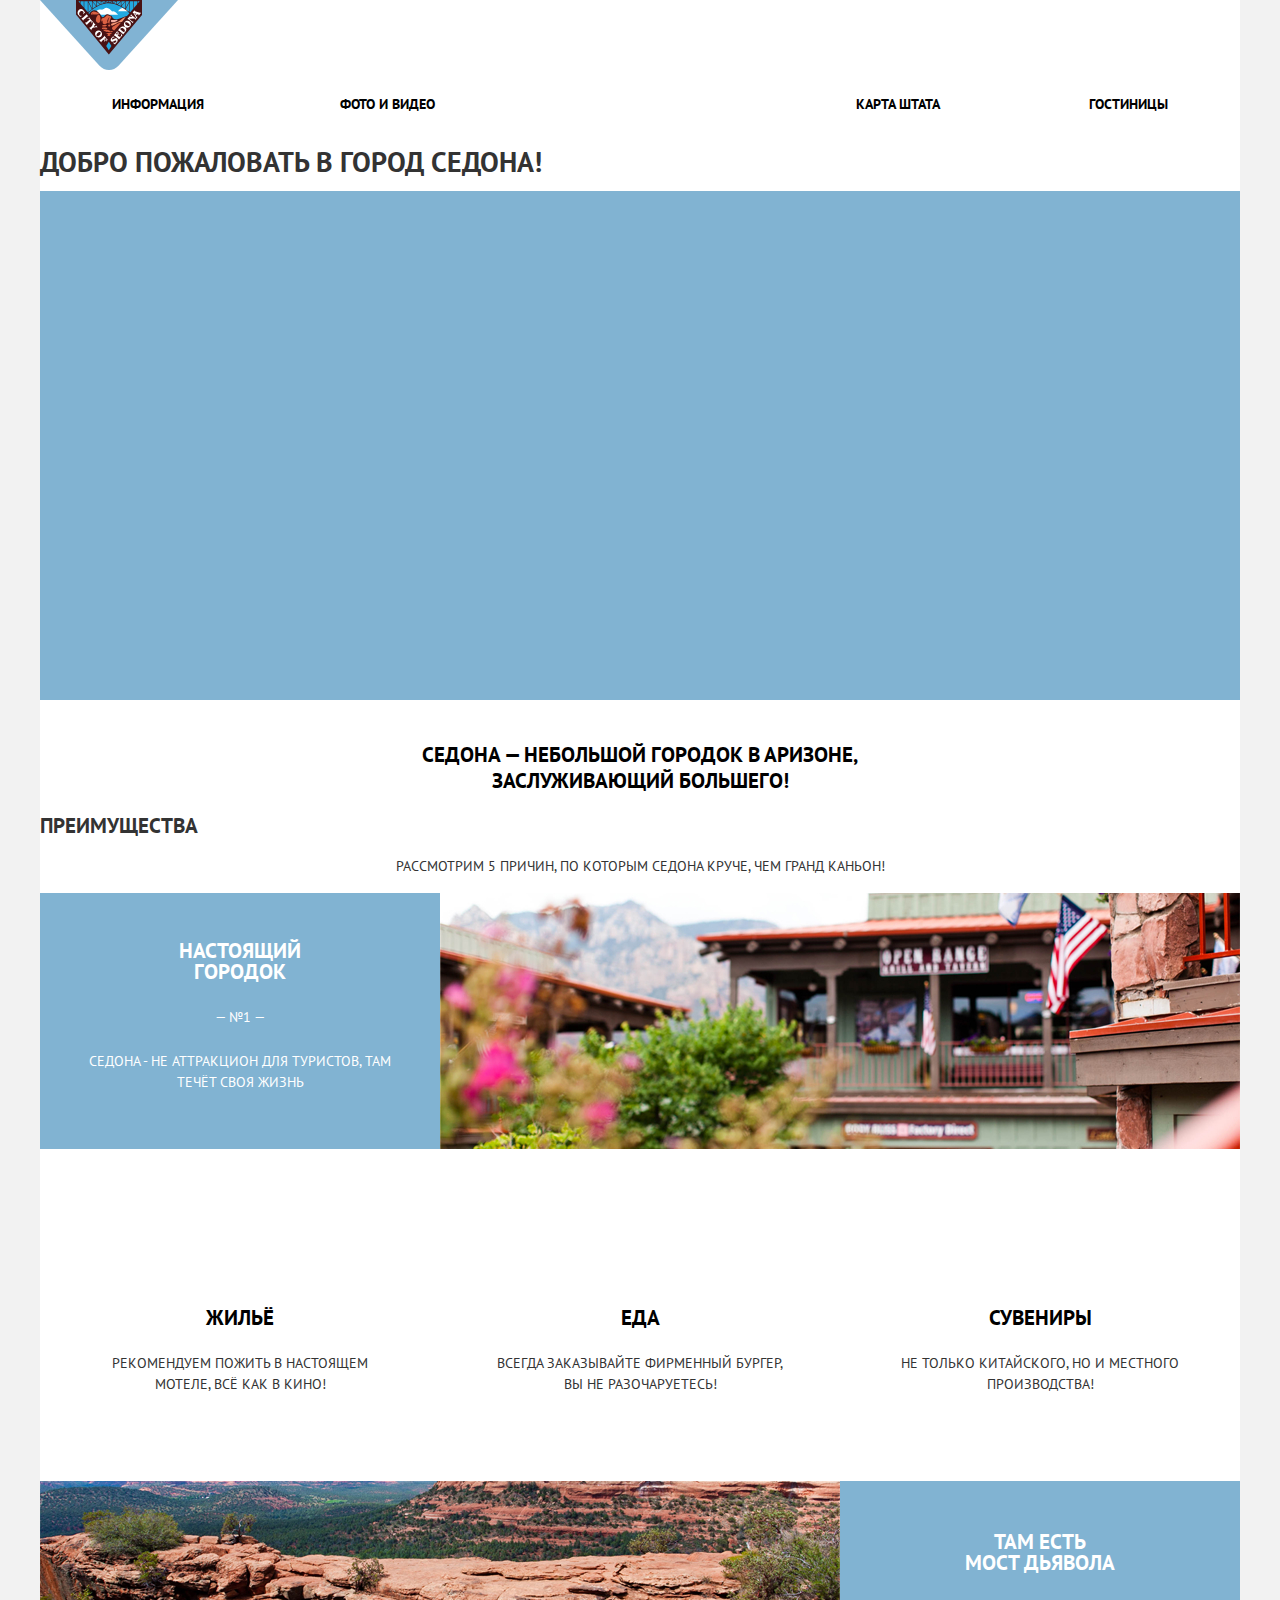
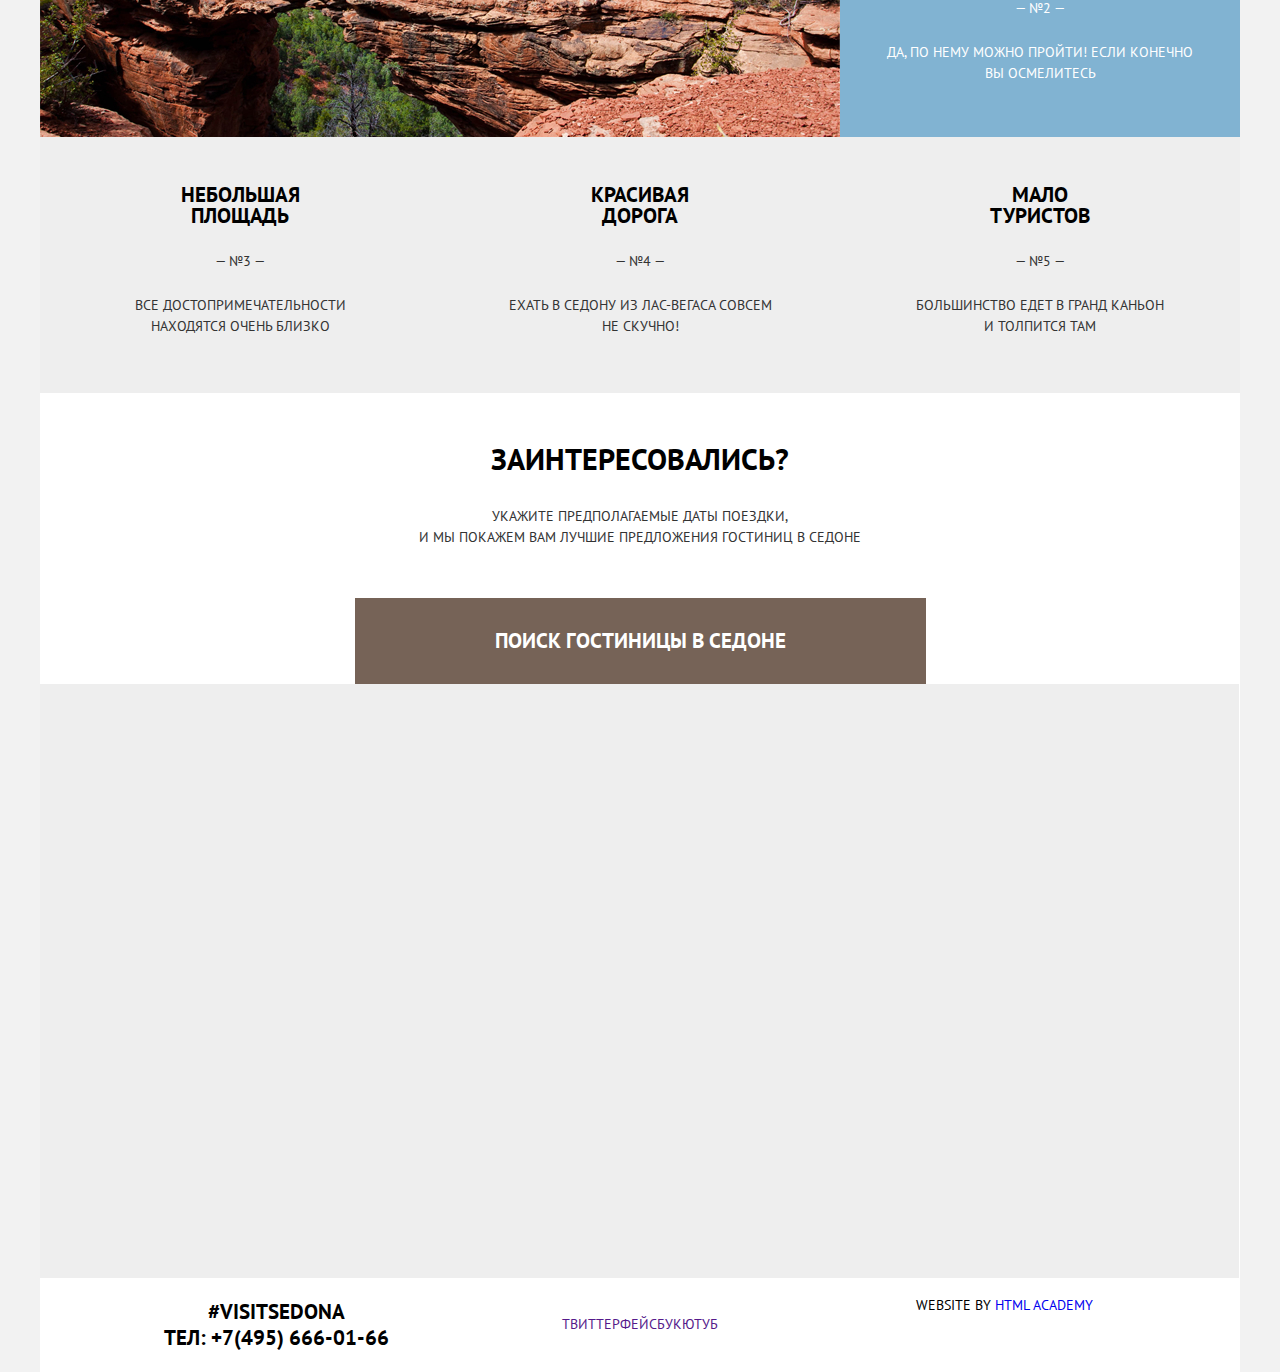
==== index.html @ d753a9fd "Сетка на флексах для главной страницы" ====
<!DOCTYPE html>
<html lang="ru">
  <head>
    <meta charset="utf-8">
    <title>HTML Academy: Седона</title>
    <link href="https://fonts.googleapis.com/css2?family=PT+Sans:wght@400;700&display=swap" rel="stylesheet">
    <link href="css/normalize.css" rel="stylesheet"> 
    <link href="css/style.css" rel="stylesheet">
  </head>
  <body>
    <div class="container">
      <header class="main-header">
        <nav class="main-nav">
          <a class="main-logo"><img src="img/main-logo.svg" width="138" height="70" alt="Логотип сайта Седона"></a>
          <ul class="main-menu">
            <li class="menu-item"><a href="">Информация</a></li>
            <li class="menu-item"><a href="">Фото и видео</a></li>
            <li class="menu-item"><a href="">Карта штата</a></li>
            <li class="menu-item"><a href="catalog.html">Гостиницы</a></li>
          </ul>
        </nav>
      </header>
      <main>
        <section class="welcome">
          <h1>Добро пожаловать в город Седона!</h1> <!-- будет скрыт-->
          <div class="welcome-img"></div>
          <p class="welcome-desc">Седона — небольшой городок в Аризоне,<br> заслуживающий большего!</p>
        </section>
        <section class="features">
          <h2>Преимущества</h2> <!--будет скрыт-->
          <p class="features-desc">Рассмотрим 5 причин, по которым Седона круче, чем Гранд Каньон!</p>
            <div class="features-main features-main-first"> 
              <div class="features-wrapper">
                <h3>Настоящий <br> городок</h3>
                <p class="features-number">— №1 —</p>
                <p class="features-content">Седона - не аттракцион для туристов, там <br> течёт своя жизнь</p>
              </div>
              <div class="features-img-wrapper">
                <img src="img/true-town.jpg" width="800" height="256" alt="Городской пейзаж Седоны">
              </div>
            </div>          
            <ul class="advantages-list">
              <li class="advantages-item">
                <h3>Жильё</h3>
                <p>Рекомендуем пожить в настоящем <br> мотеле, всё как в кино!</p>
              </li>
              <li class="advantages-item">
                <h3>Еда</h3>
                <p>Всегда заказывайте фирменный бургер, <br> вы не разочаруетесь!</p>
              </li>
              <li class="advantages-item"> 
                <h3>Сувениры</h3>
                <p>Не только китайского, но и местного <br> производства!</p>
              </li>
            </ul>          
            <div class="features-main features-main-second">
              <div class="features-wrapper">
                <h3>Там есть <br> Мост дьявола</h3>
                <p class="features-number">— №2 —</p>
                <p class="features-content">Да, по нему можно пройти! Если конечно <br> вы осмелитесь</p>
              </div>
              <div class="features-img-wrapper">
                <img src="img/devils-bridge.jpg" width="800" height="256" alt="Плоская длинная скала в каньоне, напоминающая мост">
              </div>
            </div>
            <ul class="features-others-list">
              <li class="features-others-item">
                <h3>Небольшая <br> площадь</h3>
                <p class="features-number">— №3 —</p>
                <p>Все достопримечательности <br> находятся очень близко</p>
              </li>
              <li class="features-others-item">
                <h3>Красивая <br> дорога</h3>
                <p class="features-number">— №4 —</p>
                <p>Ехать в Седону из Лас-Вегаса совсем <br> не скучно!</p>
              </li>
              <li class="features-others-item">
                <h3>Мало <br> туристов</h3>
                <p class="features-number">— №5 —</p>
                <p>Большинство едет в Гранд Каньон <br> и толпится там</p>
              </li>
            </ul>
        </section>
        <section class="hotel-search">
          <h2>Заинтересовались?</h2>
          <p>Укажите предполагаемые даты поездки,<br> и мы покажем вам лучшие предложения гостиниц в Седоне</p>
          <button type="button" class="hotel-search-btn">Поиск гостиницы в Седоне</button>
        </section>
        <div class="map"></div>
      </main>
      <footer class="main-footer"> 
        <p class="footer-contacts">#visitSEDONA<br>
           <a href="tel:+74956660166">Тел: +7(495) 666-01-66</a>
        </p>    
        <ul class="social-list">
          <li class="social-item"><a href="">Твиттер</a></li>
          <li class="social-item"><a href="">Фейсбук</a></li>
          <li class="social-item"><a href="">Ютуб</a></li>
        </ul>
        <p class="footer-copyright">Website by
          <a href="https://htmlacademy.ru/intensive/htmlcss">HTML Academy</a>
        </p>
       </footer>
    </div>
  </body>
</html>
---- css/style.css ----
:root {
    --basic-light: #FFFFFF;
    --basic-for-btn: rgba(255, 255, 255, 0.3);
    --basic-light-transparent: rgba(255, 255, 255, 0.9);
    --basic-neutral: #EEEEEE;
    --basic-dark: #333333;
    --basic-extra-dark: #000000;

    --special-neutral: #F2F2F2;
    --special-neutral-hover: #EBEBEB;
    --special-blue: #81B3D2;
    --special-blue-hover: #669EC0;
    --special-blue-active: #5496BD;
    --special-brown: #766357;
    --special-brown-hover: #604E43;
    --special-brown-active: #503E33;
    --special-dark: #666666; 
}

html {
    height: 100%;
}

body {
    margin: 0;
    padding: 0;
    font-family: "PT Sans", "Arial", sans-serif;
    font-size: 14px;
    font-style: normal;
    font-weight: normal;
    line-height: 21px;
    color: var(--basic-dark);
    text-transform: uppercase;
    background-color: var(--special-neutral);    
}

a {
    text-decoration: none;
}

img {
    max-width: 100%;
    height: auto;
}

.container {
    width: 1200px;
    min-height: 100vh;
    display: grid;
    grid-template-rows: min-content 1fr min-content;
    margin: 0 auto;
    background-color: var(--basic-light);
}

.main-menu {
    display: grid;
    grid-template-columns: repeat(4, 1fr);
    margin: 0;
    padding: 15px 0;
    list-style: none;
}

.menu-item {
    font-weight: bold;
    font-size: 14px;
    line-height: 26px;
}

.menu-item:first-child {
    padding-left: 72px;   
}

.menu-item:last-child {
    padding-right: 72px;   
} 

.menu-item:first-child,
.menu-item:nth-child(2) {
    text-align: left;
}

.menu-item:nth-child(3),
.menu-item:last-child {
    text-align: right;
} 

.menu-item a {
    color: var(--basic-extra-dark);
}

.menu-item a:hover,
.menu-item a:focus {
    color: var(--special-blue);
}

.menu-item a:active {
    color:  var(--basic-extra-dark);
    opacity: 0.3;
}

.menu-item a:not([href]) {
    color: var(--special-brown);
}

.welcome-img {
    background-color: var(--special-blue);
    width: 1200px;
    height: 509px;
    margin-bottom: 42px;
}

.welcome-desc {
    font-weight: bold;
    font-size: 21px;
    line-height: 26px;
    text-align: center;
    color: var(--basic-extra-dark);
}

.features {
    margin-bottom: 54px;
}

.features-desc {
    font-size: 14px;
    line-height: 26px;
    text-align: center;
}

.features-main {
    background-color: var(--special-blue);
    color: var(--basic-light);
    text-align: center;
}

.features-main h3 {
    font-weight: bold;
    font-size: 21px;
    margin: 0;
    padding: 0; 
}

.features-number {
    margin-top: 25px;
    margin-bottom: 23px;
}

.features-content {
    margin-bottom: 54px;
}

.features-main-first {
    display: grid;
    grid-template-columns: repeat(3, 1fr);
    grid-template-rows: 256px;
    margin-bottom: 60px;
}

.features-main-first .features-wrapper {
    grid-column: 1 / 2;
    grid-row: 1 / 2;
    padding-top: 47px;
    padding-bottom: 54px;
}

.features-main-first .features-img-wrapper {
    grid-column: 2 / 4;
    grid-row: 1 /2;
}

.advantages-list {
    display: grid;
    grid-template-columns: repeat(3, 1fr);
    margin: 0;
    padding: 0;
    list-style: none;
}

.advantages-item  {
    text-align: center;
    display: flex;
    flex-direction: column;
    justify-content: flex-start;
    align-items: center;
    margin-bottom: 72px;
}

.advantages-item::before {
    content: "";
    width: 75px;
    height: 72px;
    margin-bottom: 26px;
}

.advantages-item h3 {
    font-size: 21px;
    line-height: 21px;
    color: var(--basic-extra-dark);
    margin: 0;
    padding: 0;
    margin-bottom: 11px;
}

.features-main-second {
    display: grid;
    grid-template-columns: repeat(3, 1fr);
    grid-template-rows: 256px;
}

.features-main-second .features-wrapper {
    grid-column: -1 /-2;
    grid-row: 1 / 2;
    padding-top: 50px;
    padding-bottom: 51px;
}

.features-main-second .features-img-wrapper {
    grid-column: -2 / -4;
    grid-row: 1 / 2;
}

.features-others-list {
    display: grid;
    grid-template-columns: repeat(3, 1fr);
    margin: 0;
    padding: 0;
    list-style: none;
    background-color: var(--basic-neutral);
}

.features-others-item {
    text-align: center;
    height: 256px;
    box-sizing: border-box;
    padding-top: 47px;
    padding-bottom: 54px;
}

.features-others-item h3 {
    font-weight: bold;
    font-size: 21px;
    line-height: 21px;
    color: var(--basic-extra-dark);
    margin: 0;
    padding: 0;
}

.hotel-search {
    text-align: center;
}

.hotel-search h2 {
    font-size: 30px;
    line-height: 24px;
    color: var(--basic-extra-dark);
    margin: 0;
    padding: 0;
    margin-bottom: 35px;
}

.hotel-search p {
    margin-bottom: 50px;
}

.hotel-search-btn {
    font-weight: bold;
    font-size: 21px;
    line-height: 26px;
    text-transform: uppercase;
    color: var(--basic-light);
    background-color: var(--special-brown);
    border: none; 
    padding: 30px 140px;  
}

.hotel-search-btn:hover,
.hotel-search-btn:focus {
    background-color: var(--special-brown-hover);
    border: none;
}

.hotel-search-btn:active {
    background-color: var(--special-brown-active);
    color: var(--basic-for-btn);
    border: none;
}

.map {
    width: 1199px;
    height: 594px;
    background-color: var(--basic-neutral);
}

.main-footer {
    display: grid;
    grid-template-columns: repeat(3, 1fr);
    background-color: var(--basic-light-transparent);
}

.footer-contacts {
    font-weight: bold;
    font-size: 21px;
    line-height: 26px;
    text-align: center;
    color: var(--basic-extra-dark);
    padding-left: 72px;
}

.footer-contacts a {
    color: var(--basic-extra-dark);
}

.social-list {
    margin: 0;
    padding: 0;
    list-style: none;
    text-align: center;
    display: flex;
    justify-content: center;
    align-items: center;
}

.footer-copyright {
    font-size: 14px;
    line-height: 26px;
    text-align: center ;
    color: var(--basic-extra-dark);
    padding-right: 72px;
}

.filter-search {
    background-color: var(--special-blue);
    width: 1200px;
    height: 217px;
}

.filter-results {
    font-size: 12px;
    line-height: 18px;
    color: var(--basic-extra-dark);
    display: grid;
    grid-template-columns: repeat(2, max-content) 1fr max-content;
    column-gap: 20px;
    padding: 31px 71px;
}

.filter-results h3 {
    font-weight: bold;
    font-size: 21px;
    line-height: 26px;
    margin: 0;
    padding: 0;
    align-self: center;
}

.filter-results p {
    margin: 0;
    padding: 0;
    align-self: center;
}

.criterion-list {
    list-style: none;
}

.criterion-item a {
    opacity: 0.3;
    text-decoration: none;
}

.criterion-item a:hover,
.criterion-item a:focus {
    color: var(--special-blue);
    opacity: 1;
}

.criterion-item a:active {
    color: var(--basic-extra-dark);
    opacity: 1;
}

.criterion-item a:not([href]) {
    color: var(--special-blue);
    opacity: 1;
}

.sort-list {
    list-style: none;
}

.hotels-list {
    list-style: none;
    margin: 0;
    padding: 0;
    display: grid;
    grid-template-rows: repeat(3, 1fr);
}

.hotels-item {
    padding: 31px 71px;
}

.major-info {
    grid-column: 1 / 2;
    display: grid;
    grid-template-columns: repeat(3, 1fr);
    grid-template-rows: repeat(3, 1fr);
    row-gap: 5px;
    width: min-content; 
    height: min-content;
}

.major-info img {
    order: -1;
    grid-column: 1 / 2;
    grid-row: 1 / -1;
    margin-right: 30px;
    min-width: 135px;
    min-height: 90px;
}

.hotel-title {
    font-size: 21px;
    line-height: 26px;
    grid-column: 2 / 4;
    grid-row: 1 / 2;
    margin: 0;
    padding: 0;
}

.hotel-title a {
    color: var(--basic-extra-dark);
}

.hotel-title a:hover,
.hotel-title a:focus {
    color: var(--special-blue);
}

.hotel-title a:active {
    color: var(--basic-extra-dark);
    opacity: 0.3;
}

.hotel-type {
    grid-column: 2 / 3;
    grid-row: 2 / 3;
    margin: 0;
}

.hotel-price {
    grid-column: 3 / 4;
    grid-row: 2 / 3;
    margin: 0;
}

.btn {
    font-weight: bold;
    color: var(--basic-light);
    width: min-content;
    height: min-content;
    padding: 3px 16px;
    margin: 0;
}

.info-btn {
    background-color: var(--special-blue);
    margin-right: 5px;
}

.info-btn:hover,
.info-btn:focus {
    background-color: var(--special-blue-hover);
}

.info-btn:active {
    color: var(--basic-for-btn);
    background-color: var(--special-blue-active);
}

.booking-btn {
    background-color: var(--special-brown);
}

.booking-btn:hover,
.booking-btn:focus {
    background-color: var(--special-brown-hover);
}

.booking-btn:active {
    color: var(--basic-for-btn);
    background-color: var(--special-brown-active);
}

.hotel-rating {
    color: var(--special-dark);
    background-color: var(--special-neutral);
}
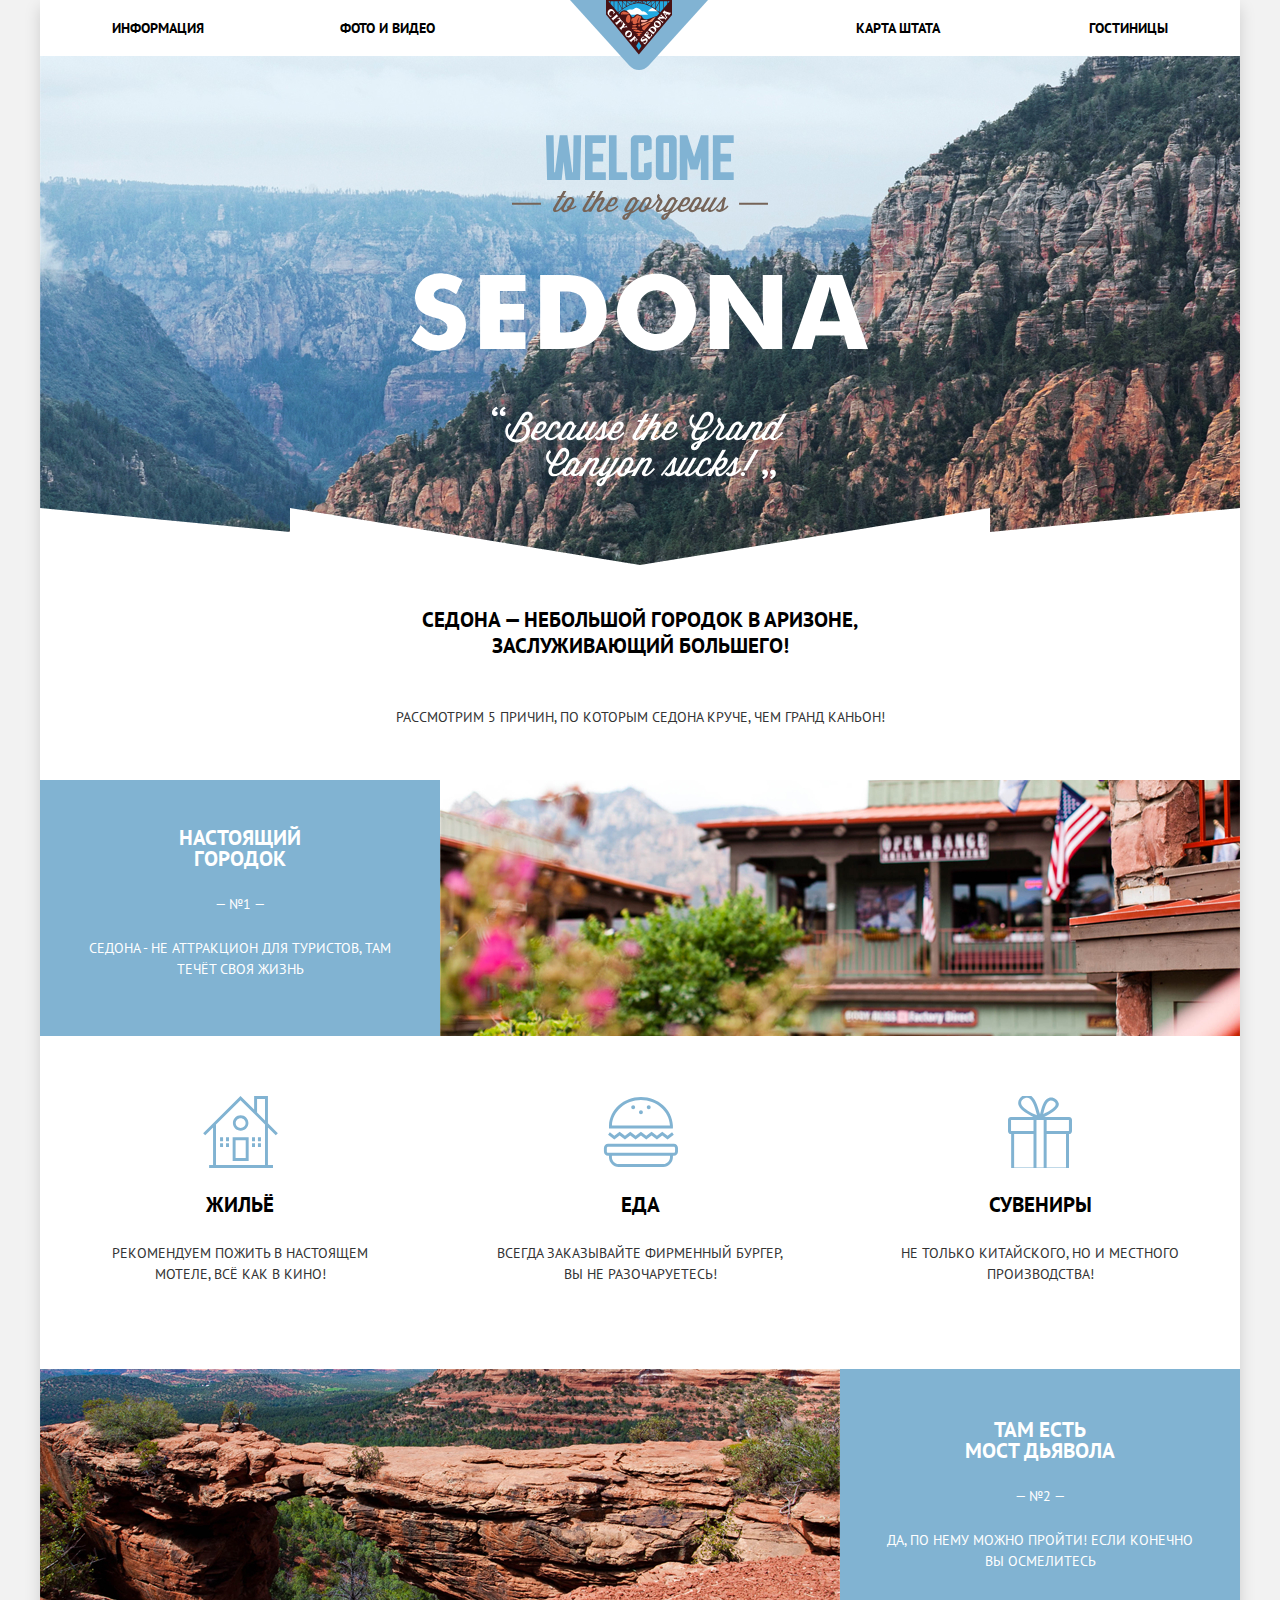
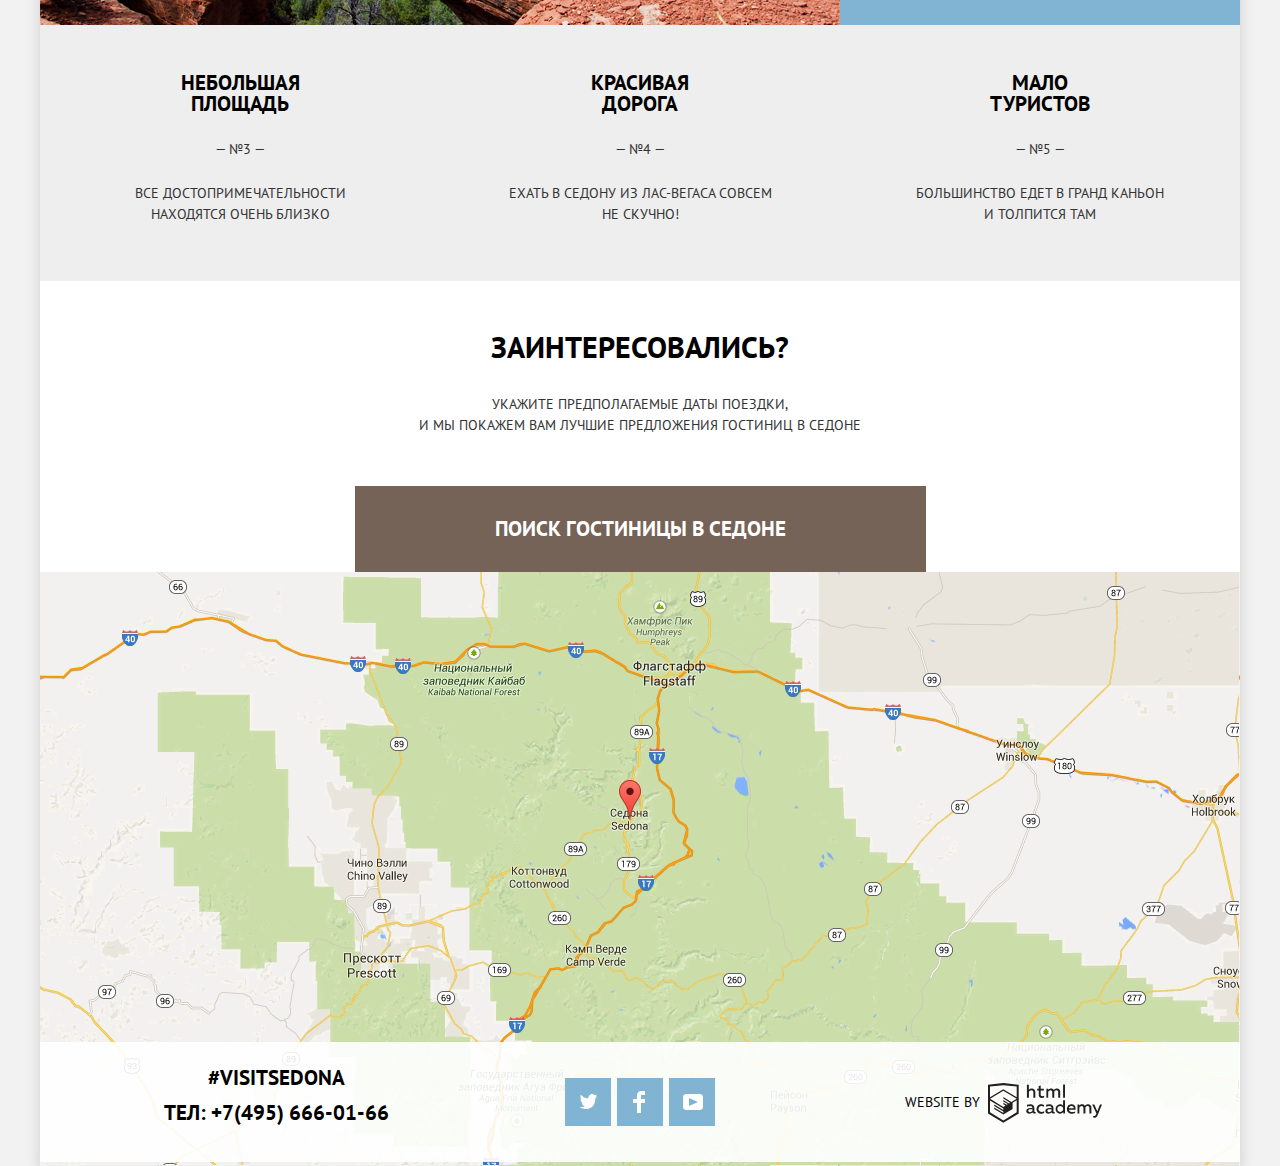
==== commit 2c901ec2: "Декоративные элементы на главной странице" ====
--- a/index.html
+++ b/index.html
@@ -22,12 +22,12 @@
       </header>
       <main>
         <section class="welcome">
-          <h1>Добро пожаловать в город Седона!</h1> <!-- будет скрыт-->
+          <h1 class="visually-hidden">Добро пожаловать в город Седона!</h1> 
           <div class="welcome-img"></div>
           <p class="welcome-desc">Седона — небольшой городок в Аризоне,<br> заслуживающий большего!</p>
         </section>
         <section class="features">
-          <h2>Преимущества</h2> <!--будет скрыт-->
+          <h2 class="visually-hidden">Преимущества</h2> 
           <p class="features-desc">Рассмотрим 5 причин, по которым Седона круче, чем Гранд Каньон!</p>
             <div class="features-main features-main-first"> 
               <div class="features-wrapper">
@@ -40,15 +40,15 @@
               </div>
             </div>          
             <ul class="advantages-list">
-              <li class="advantages-item">
+              <li class="advantages-item item-housing">
                 <h3>Жильё</h3>
                 <p>Рекомендуем пожить в настоящем <br> мотеле, всё как в кино!</p>
               </li>
-              <li class="advantages-item">
+              <li class="advantages-item item-food">
                 <h3>Еда</h3>
                 <p>Всегда заказывайте фирменный бургер, <br> вы не разочаруетесь!</p>
               </li>
-              <li class="advantages-item"> 
+              <li class="advantages-item item-souvenirs"> 
                 <h3>Сувениры</h3>
                 <p>Не только китайского, но и местного <br> производства!</p>
               </li>
@@ -89,16 +89,43 @@
         <div class="map"></div>
       </main>
       <footer class="main-footer"> 
-        <p class="footer-contacts">#visitSEDONA<br>
-           <a href="tel:+74956660166">Тел: +7(495) 666-01-66</a>
-        </p>    
+        <div class="footer-contacts">
+          <p>#visitSEDONA</p>
+          <p><a href="tel:+74956660166">Тел: +7(495) 666-01-66</a></p>
+        </div>  
         <ul class="social-list">
-          <li class="social-item"><a href="">Твиттер</a></li>
-          <li class="social-item"><a href="">Фейсбук</a></li>
-          <li class="social-item"><a href="">Ютуб</a></li>
+          <li class="social-item item-twitter">
+            <a href="">
+              <span class="visually-hidden">Твиттер</span>
+              <svg width="17" height="17" viewBox="0 0 17 17" fill="none" xmlns="http://www.w3.org/2000/svg">
+                <path d="M10.95 1.14409C12.635 0.648089 13.934 1.41409 14.527 2.32309C15.2 2.09209 15.858 1.84209 16.538 1.61509C16.5249 2.30145 16.2117 2.94761 15.681 3.38309C16.366 3.55309 16.985 2.89209 16.985 2.89209C16.816 3.89209 15.979 4.68009 15.422 4.91609C15.191 11.6661 12.247 16.1331 5.34498 15.9981H4.89898C4.48898 15.9981 0.734977 15.5381 0.000976562 14.1111C2.27198 14.3071 3.89398 13.6891 4.69398 12.9341C3.73398 12.6341 2.01498 12.4571 1.71498 9.98409C2.06398 10.0901 2.27898 10.2121 2.90498 10.1031C1.70498 9.24709 0.373977 8.53009 0.447977 6.33009C0.732977 6.65809 1.51498 6.86609 1.78798 6.80209C1.08498 6.56109 -0.182023 3.44209 0.893977 1.85009C2.71198 3.70409 4.62898 5.45609 8.04598 5.62309C8.25398 3.33009 9.18298 1.79309 10.95 1.14409Z" fill="white"/>
+              </svg>
+            </a>
+          </li>
+          <li class="social-item item-facebook">
+            <a href="">
+              <span class="visually-hidden">Фейсбук</span>
+              <svg width="12" height="22" viewBox="0 0 12 22" fill="none" xmlns="http://www.w3.org/2000/svg">
+                <path d="M12 4V0H8C5.79086 0 4 1.79086 4 4V8H0V12H4V22H8V12H12V8H8V4H12Z" fill="white"/>
+              </svg>
+            </a>
+          </li>
+          <li class="social-item item-youtube">
+            <a href="">
+              <span class="visually-hidden" >Ютуб</span>
+              <svg width="20" height="16" viewBox="0 0 20 16" fill="none" xmlns="http://www.w3.org/2000/svg">
+                <path fill-rule="evenodd" clip-rule="evenodd" d="M3 0H17C18.65 0 20 1.35 20 3V13C20 14.65 18.65 16 17 16H3C1.35 16 0 14.65 0 13V3C0 1.35 1.35 0 3 0ZM6.027 4.002V11.998L15.014 8L6.027 4.002Z" fill="white"/>
+              </svg>
+            </a>
+          </li>
         </ul>
         <p class="footer-copyright">Website by
-          <a href="https://htmlacademy.ru/intensive/htmlcss">HTML Academy</a>
+          <a href="https://htmlacademy.ru/intensive/htmlcss">
+            <span class="visually-hidden">HTML Academy</span>
+            <svg width="115" height="41" viewBox="0 0 115 41" fill="none" xmlns="http://www.w3.org/2000/svg">
+              <path fill-rule="evenodd" clip-rule="evenodd" d="M15.5197 1.05737H15.3509L0 2.71895V31.4945L15.3509 40.8382L30.7018 31.4945V2.71895L15.5197 1.05737ZM77.0183 2.62185H75.0876V15.7311H77.0183V2.62185ZM40.8619 2.63264V7.76843C41.6131 6.9864 42.6386 6.5436 43.7105 6.53843C44.6823 6.47908 45.6329 6.84495 46.3253 7.54479C47.0177 8.24462 47.3866 9.21244 47.3399 10.2068V15.7634H45.367V10.4658C45.4231 9.94897 45.2754 9.43059 44.9566 9.02553C44.6377 8.62047 44.174 8.36218 43.6683 8.3079H43.3518C42.3456 8.36979 41.4321 8.9295 40.9041 9.80764V15.7634H38.8995V2.63264H40.8619ZM77.0183 31.4837H75.2775V30.0595C74.4828 31.1353 73.23 31.7538 71.9119 31.7211C69.4751 31.5528 67.5825 29.4822 67.5825 26.9845C67.5825 24.4867 69.4751 22.4162 71.9119 22.2479C73.1195 22.2052 74.2818 22.7203 75.0771 23.6505V18.3205H77.0183V31.4837ZM47.0656 30.0595C47.263 30.0515 47.4583 30.0152 47.6459 29.9516V31.3866C47.2482 31.5404 46.826 31.6172 46.4009 31.6132C45.6482 31.6769 44.9394 31.2429 44.639 30.5342C43.7036 31.31 42.5302 31.7227 41.3261 31.6995C39.733 31.6995 38.256 30.804 38.256 28.9482C38.256 26.65 40.3661 25.9379 42.1702 25.9379C42.9402 25.9505 43.707 26.0408 44.4596 26.2076V25.884C44.4596 24.805 43.6578 23.9742 42.1491 23.9742C41.0585 23.9764 39.9804 24.2116 38.9839 24.6647V22.8305C40.0678 22.451 41.204 22.2506 42.3495 22.2371C44.8394 22.2371 46.3693 23.4455 46.3693 26.1753V29.4121C46.3546 29.5668 46.401 29.721 46.4981 29.8406C46.5951 29.9601 46.7349 30.035 46.8862 30.0487H47.0656V30.0595ZM40.2711 28.8403C40.298 29.229 40.4761 29.5905 40.7655 29.844C41.055 30.0974 41.4317 30.2217 41.8115 30.189H41.9275C42.8819 30.1906 43.7973 29.8022 44.4702 29.11V27.5779C43.842 27.4414 43.2026 27.3655 42.5605 27.3513C41.5055 27.3513 40.2817 27.7074 40.2817 28.8403H40.2711ZM56.0229 22.9384C55.1962 22.4632 54.2596 22.2246 53.3115 22.2479H52.9422C51.7332 22.2873 50.5891 22.8166 49.7619 23.7192C48.9347 24.6218 48.4923 25.8236 48.5321 27.06V27.5024C48.6957 30.0004 50.805 31.8921 53.2482 31.7318C54.2519 31.7555 55.2477 31.5452 56.1601 31.1168V29.2718C55.3769 29.7215 54.4945 29.9591 53.5963 29.9624C52.5199 30.0288 51.4963 29.4793 50.9385 28.5356C50.3806 27.5918 50.3806 26.4095 50.9385 25.4658C51.4963 24.522 52.5199 23.9725 53.5963 24.039C54.461 24.0357 55.3066 24.2989 56.0229 24.7942V22.9384ZM66.1514 30.0595C66.3488 30.0515 66.5441 30.0152 66.7317 29.9516V31.3866C66.334 31.5404 65.9118 31.6172 65.4867 31.6132C64.734 31.6769 64.0252 31.2429 63.7248 30.5342C62.7894 31.31 61.616 31.7227 60.4119 31.6995C58.8188 31.6995 57.3417 30.804 57.3417 28.9482C57.3417 26.65 59.4518 25.9379 61.256 25.9379C62.0259 25.9505 62.7928 26.0408 63.5454 26.2076V25.884C63.5454 24.805 62.7436 23.9742 61.2349 23.9742C60.1443 23.9764 59.0662 24.2116 58.0697 24.6647V22.8305C59.1536 22.451 60.2897 22.2506 61.4353 22.2371C63.9252 22.2371 65.455 23.4455 65.455 26.1753V29.4121C65.4404 29.5668 65.4868 29.721 65.5838 29.8406C65.6809 29.9601 65.8207 30.035 65.972 30.0487H66.1514V30.0595ZM59.855 29.8481C59.5632 29.5943 59.3837 29.2311 59.3569 28.8403H59.378C59.378 27.7074 60.5385 27.3513 61.6569 27.3513C62.299 27.3655 62.9383 27.4414 63.5665 27.5779V29.11C62.8937 29.8022 61.9782 30.1906 61.0239 30.189H60.9078C60.5263 30.2247 60.1469 30.1019 59.855 29.8481ZM69.3271 26.9305C69.3271 25.2859 70.6308 23.9526 72.239 23.9526L72.2601 24.0066C73.4742 24.0066 74.5742 24.7382 75.0665 25.8732V28.0311C74.5856 29.1871 73.4673 29.9296 72.239 29.9084C70.6308 29.9084 69.3271 28.5752 69.3271 26.9305ZM83.3486 22.2479C86.8408 22.2479 88.0541 25.1395 87.4844 27.7397H80.922C81.1436 29.3582 82.6839 30.0163 84.2876 30.0163C85.2509 30.0196 86.2027 29.8021 87.0729 29.3797V31.1061C86.0736 31.5421 84.9939 31.7519 83.9078 31.7211C81.2385 31.7211 78.8963 30.189 78.8963 26.9521C78.8362 25.7502 79.2482 24.5736 80.0408 23.6841C80.8334 22.7945 81.9408 22.2658 83.1165 22.2155H83.3486V22.2479ZM80.8693 26.1753C80.9704 24.8237 82.1216 23.8104 83.4436 23.9095H83.4858C84.1064 23.8531 84.7196 24.08 85.1612 24.5295C85.6028 24.979 85.8275 25.6051 85.7752 26.24H80.8693V26.1753ZM89.489 31.4621V22.4961H91.2298V23.575C91.9777 22.7197 93.041 22.2229 94.1628 22.2047C95.2951 22.1328 96.3712 22.7163 96.9482 23.7153C97.7407 22.8335 98.8477 22.3161 100.018 22.2803C100.952 22.2327 101.859 22.6011 102.507 23.2901C103.154 23.9792 103.478 24.9213 103.394 25.8732V31.4837H101.39V25.9271C101.437 25.4734 101.306 25.0191 101.024 24.6647C100.743 24.3104 100.336 24.0852 99.8917 24.039H99.6174C98.7512 24.0941 97.9525 24.536 97.4335 25.2474V31.4837H95.4289V25.9271C95.4728 25.47 95.3357 25.0139 95.0481 24.6611C94.7606 24.3082 94.3467 24.088 93.8991 24.0497H93.6881C92.7466 24.1344 91.8915 24.6449 91.3564 25.4416V31.5161H89.5312L89.489 31.4621ZM113.977 22.4745H111.972L109.324 29.2718L106.306 22.4853H104.196L108.417 31.5484L108.237 32.0016C107.72 33.3611 107.003 34.0516 106.053 34.0516C105.75 34.0548 105.447 34.0112 105.156 33.9221V35.6161C105.536 35.7125 105.926 35.7632 106.317 35.7671C107.646 35.7671 108.902 35.0226 109.851 32.6813L113.977 22.4745ZM52.689 6.78658V3.54974L50.7266 4.01369V6.73264H49.144V8.49132H50.7899V12.9905C50.7231 13.817 51.0244 14.6301 51.61 15.2038C52.1955 15.7775 53.0028 16.0505 53.8073 15.9468C54.5996 15.9535 55.3875 15.8259 56.139 15.5692V13.8429C55.5727 14.0781 54.9672 14.199 54.356 14.199C53.2165 14.199 52.689 13.8105 52.689 12.6237V8.5129H55.8541V6.78658H52.689ZM58.3862 15.7526V6.75421H60.1376V7.83316C60.8811 6.97655 61.9403 6.476 63.0601 6.45211C64.1624 6.38099 65.2146 6.93142 65.8032 7.88711C66.5958 7.00534 67.7028 6.48794 68.8734 6.45211C69.8138 6.41462 70.7233 6.79859 71.364 7.50353C72.0046 8.20846 72.3126 9.16418 72.2073 10.1205V15.7418H70.2028V10.1853C70.2499 9.73151 70.1184 9.27721 69.8373 8.92287C69.5561 8.56853 69.1485 8.34334 68.7046 8.29711H68.4619C67.5957 8.35228 66.797 8.7942 66.278 9.50553V15.7418H64.2734V10.1853C64.3206 9.73151 64.1891 9.27721 63.9079 8.92287C63.6268 8.56853 63.2191 8.34334 62.7752 8.29711H62.5326C61.5911 8.38181 60.736 8.89229 60.2009 9.68895V15.7634H58.3862V15.7526ZM28.6972 30.3033L28.7078 30.2968L28.6972 30.3184V30.3033ZM28.6972 18.3205V30.3033L15.3509 38.4321L2.00459 30.3184V18.5147L15.2876 26.6068V28.0311L6.18257 22.5284V23.9418L15.3404 29.5632V31.0629L6.19312 25.4955V26.9521L15.3509 32.5734L24.5826 26.9197V20.8129L28.6972 18.3205ZM28.7078 16.7776L25.0362 18.9355L23.3482 20.0145L15.3087 15.0837V16.4971L22.156 20.7266L22.0083 20.8237L20.9532 21.4063L15.2876 17.9537V19.3995L19.761 22.1184L18.706 22.8413L15.3298 20.7913V22.2047L17.5454 23.5426L15.2982 24.9021L2.11009 16.864L15.3087 8.72869L28.7078 16.7776ZM15.2876 7.27211L28.7078 15.3534V4.56395L15.3615 3.12895L2.01514 4.56395V15.3534L15.2876 7.27211Z" fill="#231F20"/>
+            </svg>
+          </a>
         </p>
        </footer>
     </div>
--- a/css/style.css
+++ b/css/style.css
@@ -8,6 +8,7 @@
 
     --special-neutral: #F2F2F2;
     --special-neutral-hover: #EBEBEB;
+    --special-for-copyright: #BDBBBC;
     --special-blue: #81B3D2;
     --special-blue-hover: #669EC0;
     --special-blue-active: #5496BD;
@@ -43,6 +44,19 @@
     height: auto;
 }
 
+.visually-hidden {
+    position: absolute;
+    width: 1px;
+    height: 1px;
+    margin: -1px;
+    border: 0;
+    padding: 0;
+    white-space: nowrap;
+    clip-path: inset(100%);
+    clip: rect(0 0 0 0);
+    overflow: hidden;
+}
+
 .container {
     width: 1200px;
     min-height: 100vh;
@@ -50,6 +64,17 @@
     grid-template-rows: min-content 1fr min-content;
     margin: 0 auto;
     background-color: var(--basic-light);
+    box-shadow: 0px 7px 15px rgba(0, 1, 1, 0.15);
+}
+
+.main-nav {
+    position: relative;
+}
+
+.main-logo {
+    position: absolute;
+    top: 0;
+    left: 530px;
 }
 
 .main-menu {
@@ -103,10 +128,16 @@
 }
 
 .welcome-img {
-    background-color: var(--special-blue);
     width: 1200px;
     height: 509px;
     margin-bottom: 42px;
+    background-color: var(--special-blue);
+    background-image:
+    url('../img/shape.png'),
+    url('../img/welcome.svg'),
+    url('../img/background-photo.jpg');
+    background-repeat: no-repeat, no-repeat, no-repeat;
+    background-position: 0 452px, center, 0 0;
 }
 
 .welcome-desc {
@@ -115,6 +146,7 @@
     line-height: 26px;
     text-align: center;
     color: var(--basic-extra-dark);
+    margin-bottom: 45px;
 }
 
 .features {
@@ -125,6 +157,7 @@
     font-size: 14px;
     line-height: 26px;
     text-align: center;
+    margin-bottom: 50px;
 }
 
 .features-main {
@@ -182,7 +215,7 @@
     flex-direction: column;
     justify-content: flex-start;
     align-items: center;
-    margin-bottom: 72px;
+    margin-bottom: 70px;
 }
 
 .advantages-item::before {
@@ -192,13 +225,31 @@
     margin-bottom: 26px;
 }
 
+.item-housing::before {
+    background-image: url('../img/icon-housing.svg');
+    background-repeat: no-repeat;
+    background-position: 50% 50%;
+}
+
+.item-food::before {
+    background-image: url('../img/icon-food.svg');
+    background-repeat: no-repeat;
+    background-position: 50% 50%;
+}
+
+.item-souvenirs::before {
+    background-image: url(../img/icon-souvenirs.svg);
+    background-repeat: no-repeat;
+    background-position: 50% 50%;
+}
+
 .advantages-item h3 {
     font-size: 21px;
     line-height: 21px;
     color: var(--basic-extra-dark);
     margin: 0;
     padding: 0;
-    margin-bottom: 11px;
+    margin-bottom: 14px;
 }
 
 .features-main-second {
@@ -222,6 +273,7 @@
 .features-others-list {
     display: grid;
     grid-template-columns: repeat(3, 1fr);
+    min-height: 256px;
     margin: 0;
     padding: 0;
     list-style: none;
@@ -229,11 +281,8 @@
 }
 
 .features-others-item {
-    text-align: center;
-    height: 256px;
-    box-sizing: border-box;
+    text-align: center;    
     padding-top: 47px;
-    padding-bottom: 54px;
 }
 
 .features-others-item h3 {
@@ -286,12 +335,17 @@
 }
 
 .map {
-    width: 1199px;
+    width: 1200px;
     height: 594px;
     background-color: var(--basic-neutral);
-}
-
-.main-footer {
+    background-image: url('../img/map.png');
+}
+
+.main-footer {    
+    position: absolute;
+    width: 1200px;
+    min-height: 120px;
+    top: 2642px;
     display: grid;
     grid-template-columns: repeat(3, 1fr);
     background-color: var(--basic-light-transparent);
@@ -303,7 +357,17 @@
     line-height: 26px;
     text-align: center;
     color: var(--basic-extra-dark);
+    padding-top: 23px;
     padding-left: 72px;
+}
+
+.footer-contacts p {
+    margin: 0;
+    padding: 0;
+}
+
+.footer-contacts p:first-child {
+    margin-bottom: 9px;
 }
 
 .footer-contacts a {
@@ -320,12 +384,78 @@
     align-items: center;
 }
 
+.social-item:not(:nth-child(3)) {
+    margin-right: 6px;
+}
+
+.social-item a {
+    display: block; 
+    position: relative;
+    width: 46px;
+    height: 48px;
+    background-color: var(--special-blue);
+}
+
+.social-item a:hover,
+.social-item a:focus {
+    background-color: var(--special-blue-hover);
+}
+
+.social-item a:active {
+    background-color: var(--special-blue-active);
+}
+
+.social-item a:active svg {
+    opacity: 0.3;
+}
+
+.social-item svg {
+    position: absolute;
+}
+
+.item-twitter svg {
+    top: 15px;
+    left: 15px;
+}
+
+.item-facebook svg {
+    top: 13px;
+    left: 16px;
+}
+
+.item-youtube svg  {
+    top: 16px;
+    left: 14px;
+}
+
 .footer-copyright {
     font-size: 14px;
     line-height: 26px;
     text-align: center ;
     color: var(--basic-extra-dark);
+    margin: 0;
+    padding: 0;
     padding-right: 72px;
+    display: flex;
+    justify-content: center;
+    align-items: center;
+}
+
+.footer-copyright a {
+    padding-left: 8px;
+}
+
+.footer-copyright svg {
+    vertical-align: middle;
+}
+
+.footer-copyright:hover path,
+.footer-copyright:focus path {
+    fill: var(--special-blue);
+}
+
+.footer-copyright:active path {
+    fill: var(--special-for-copyright);
 }
 
 .filter-search {
@@ -340,27 +470,41 @@
     color: var(--basic-extra-dark);
     display: grid;
     grid-template-columns: repeat(2, max-content) 1fr max-content;
-    column-gap: 20px;
-    padding: 31px 71px;
+    column-gap: 29px;
+    padding: 30px 72px;
 }
 
 .filter-results h3 {
     font-weight: bold;
     font-size: 21px;
     line-height: 26px;
-    margin: 0;
-    padding: 0;
+    min-width: 135px;
+    margin: 0;
+    padding: 0;
+    grid-column: 1 / 2;
     align-self: center;
 }
 
 .filter-results p {
     margin: 0;
     padding: 0;
+    grid-column: 2 / 3;
     align-self: center;
+    margin-right: 12px;
 }
 
 .criterion-list {
     list-style: none;
+    margin: 0;
+    padding: 0;
+    grid-column: 3 / 4;
+    display: flex;
+    justify-content: flex-start;
+    align-items: center;
+}
+
+.criterion-item:not(:nth-child(3n)) {
+    margin-right: 30px;
 }
 
 .criterion-item a {
@@ -386,6 +530,12 @@
 
 .sort-list {
     list-style: none;
+    margin: 0;
+    padding: 0;
+    grid-column: 4 / 5;
+    display: flex;
+    justify-content: flex-end;
+    align-items: center;
 }
 
 .hotels-list {
@@ -397,24 +547,27 @@
 }
 
 .hotels-item {
-    padding: 31px 71px;
+    padding-left: 73px;
+    padding-right: 73px;
+    display: flex;
+    justify-content: space-between;
 }
 
 .major-info {
-    grid-column: 1 / 2;
     display: grid;
     grid-template-columns: repeat(3, 1fr);
-    grid-template-rows: repeat(3, 1fr);
-    row-gap: 5px;
+    grid-template-rows: repeat(3, min-content);
     width: min-content; 
-    height: min-content;
+    min-height: 90px;
+    padding-top: 23px;
+    padding-bottom: 30px;
 }
 
 .major-info img {
     order: -1;
     grid-column: 1 / 2;
     grid-row: 1 / -1;
-    margin-right: 30px;
+    margin-right: 29px;
     min-width: 135px;
     min-height: 90px;
 }
@@ -426,6 +579,13 @@
     grid-row: 1 / 2;
     margin: 0;
     padding: 0;
+   margin-bottom: 7px;
+}
+
+.major-info p {
+    margin: 0;
+    padding: 0;
+    margin-bottom: 15px;
 }
 
 .hotel-title a {
@@ -442,24 +602,12 @@
     opacity: 0.3;
 }
 
-.hotel-type {
-    grid-column: 2 / 3;
-    grid-row: 2 / 3;
-    margin: 0;
-}
-
-.hotel-price {
-    grid-column: 3 / 4;
-    grid-row: 2 / 3;
-    margin: 0;
-}
-
 .btn {
     font-weight: bold;
     color: var(--basic-light);
     width: min-content;
     height: min-content;
-    padding: 3px 16px;
+    padding: 3px 17px;
     margin: 0;
 }
 
@@ -492,7 +640,20 @@
     background-color: var(--special-brown-active);
 }
 
+.minor-info {
+    display: flex;
+    flex-direction: column;
+    justify-content: space-between;
+    align-items: flex-end;
+    padding-top: 29px;
+    padding-bottom: 30px;
+}
+
 .hotel-rating {
     color: var(--special-dark);
     background-color: var(--special-neutral);
+    padding-top: 3px;
+    padding-right: 12px;
+    padding-bottom: 3px;
+    padding-left: 15px;
 }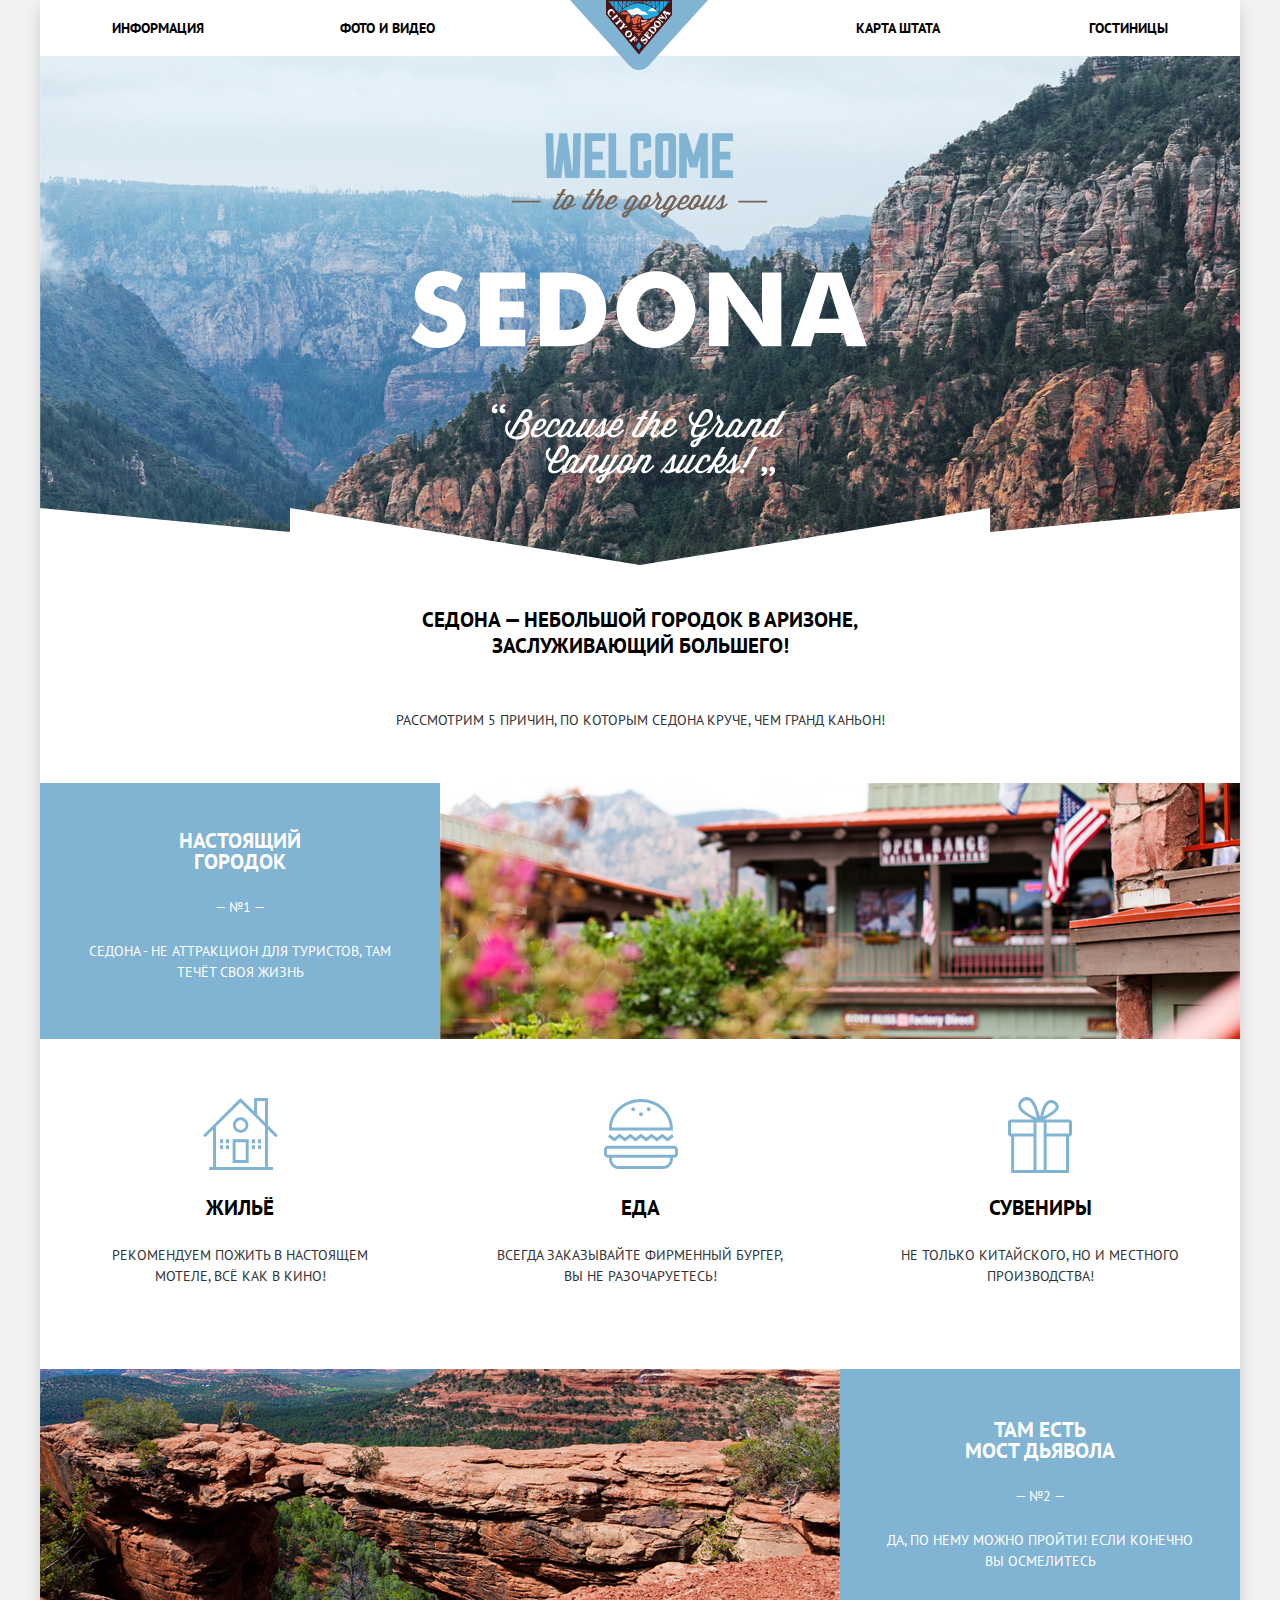
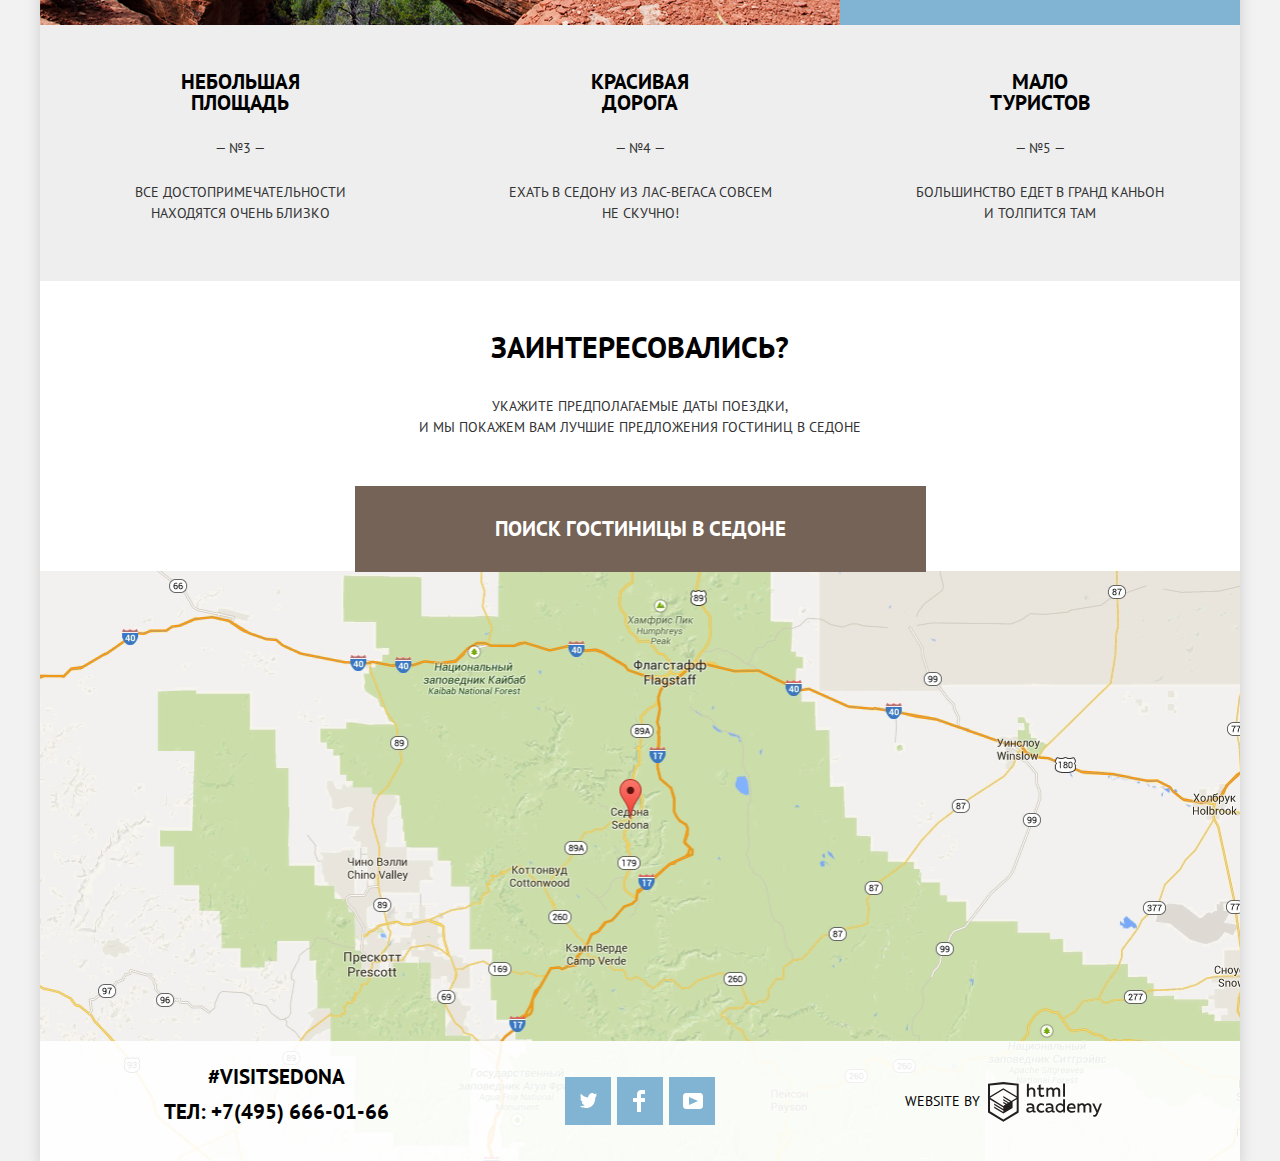
==== commit 4e4db6a2: "Правки после ревью" ====
--- a/index.html
+++ b/index.html
@@ -23,7 +23,7 @@
       <main>
         <section class="welcome">
           <h1 class="visually-hidden">Добро пожаловать в город Седона!</h1> 
-          <div class="welcome-img"></div>
+          <img src="img/welcome.svg" width="457" height="351" alt="Welcome to the gorgeous Sedona">
           <p class="welcome-desc">Седона — небольшой городок в Аризоне,<br> заслуживающий большего!</p>
         </section>
         <section class="features">
@@ -86,7 +86,6 @@
           <p>Укажите предполагаемые даты поездки,<br> и мы покажем вам лучшие предложения гостиниц в Седоне</p>
           <button type="button" class="hotel-search-btn">Поиск гостиницы в Седоне</button>
         </section>
-        <div class="map"></div>
       </main>
       <footer class="main-footer"> 
         <div class="footer-contacts">
--- a/css/style.css
+++ b/css/style.css
@@ -58,10 +58,11 @@
 }
 
 .container {
+    position: relative;
     width: 1200px;
     min-height: 100vh;
     display: grid;
-    grid-template-rows: min-content 1fr min-content;
+    grid-template-rows: min-content 1fr;
     margin: 0 auto;
     background-color: var(--basic-light);
     box-shadow: 0px 7px 15px rgba(0, 1, 1, 0.15);
@@ -75,6 +76,7 @@
     position: absolute;
     top: 0;
     left: 530px;
+    z-index: 2;
 }
 
 .main-menu {
@@ -127,17 +129,22 @@
     color: var(--special-brown);
 }
 
-.welcome-img {
-    width: 1200px;
-    height: 509px;
-    margin-bottom: 42px;
-    background-color: var(--special-blue);
-    background-image:
+.welcome {
+    position: relative;
+    background-image: 
     url('../img/shape.png'),
-    url('../img/welcome.svg'),
     url('../img/background-photo.jpg');
-    background-repeat: no-repeat, no-repeat, no-repeat;
-    background-position: 0 452px, center, 0 0;
+    background-repeat: no-repeat, no-repeat;
+    background-position: 0 452px, 0 0;
+    background-size: 1200px 57px, 1200px 509px;
+    padding-top: 1px;
+    margin-bottom: 48px;
+}
+
+.welcome img {
+    position: absolute;
+    top: 77px;
+    left: 371px;
 }
 
 .welcome-desc {
@@ -146,7 +153,8 @@
     line-height: 26px;
     text-align: center;
     color: var(--basic-extra-dark);
-    margin-bottom: 45px;
+    margin: 0;
+    margin-top: 550px;
 }
 
 .features {
@@ -186,7 +194,7 @@
     display: grid;
     grid-template-columns: repeat(3, 1fr);
     grid-template-rows: 256px;
-    margin-bottom: 60px;
+    margin-bottom: 56px;
 }
 
 .features-main-first .features-wrapper {
@@ -215,14 +223,14 @@
     flex-direction: column;
     justify-content: flex-start;
     align-items: center;
-    margin-bottom: 70px;
+    margin-bottom: 68px;
 }
 
 .advantages-item::before {
     content: "";
     width: 75px;
-    height: 72px;
-    margin-bottom: 26px;
+    height: 78px;
+    margin-bottom: 24px;
 }
 
 .item-housing::before {
@@ -249,7 +257,7 @@
     color: var(--basic-extra-dark);
     margin: 0;
     padding: 0;
-    margin-bottom: 14px;
+    margin-bottom: 13px;
 }
 
 .features-main-second {
@@ -282,7 +290,7 @@
 
 .features-others-item {
     text-align: center;    
-    padding-top: 47px;
+    padding-top: 46px;
 }
 
 .features-others-item h3 {
@@ -296,6 +304,11 @@
 
 .hotel-search {
     text-align: center;
+    height: 826px;
+    background-image: url('../img/map.png');
+    background-position: 0 236px;
+    background-repeat: no-repeat;
+    background-size: 1200px 593px;
 }
 
 .hotel-search h2 {
@@ -304,11 +317,11 @@
     color: var(--basic-extra-dark);
     margin: 0;
     padding: 0;
-    margin-bottom: 35px;
+    margin-bottom: 37px;
 }
 
 .hotel-search p {
-    margin-bottom: 50px;
+    margin-bottom: 48px;
 }
 
 .hotel-search-btn {
@@ -334,18 +347,11 @@
     border: none;
 }
 
-.map {
+ .main-footer {  
+    position: absolute;
+    bottom: 0;
     width: 1200px;
-    height: 594px;
-    background-color: var(--basic-neutral);
-    background-image: url('../img/map.png');
-}
-
-.main-footer {    
-    position: absolute;
-    width: 1200px;
-    min-height: 120px;
-    top: 2642px;
+    min-height: 120px;   
     display: grid;
     grid-template-columns: repeat(3, 1fr);
     background-color: var(--basic-light-transparent);
@@ -455,7 +461,7 @@
 }
 
 .footer-copyright:active path {
-    fill: var(--special-for-copyright);
+    fill: var(--special-for-copyright); 
 }
 
 .filter-search {
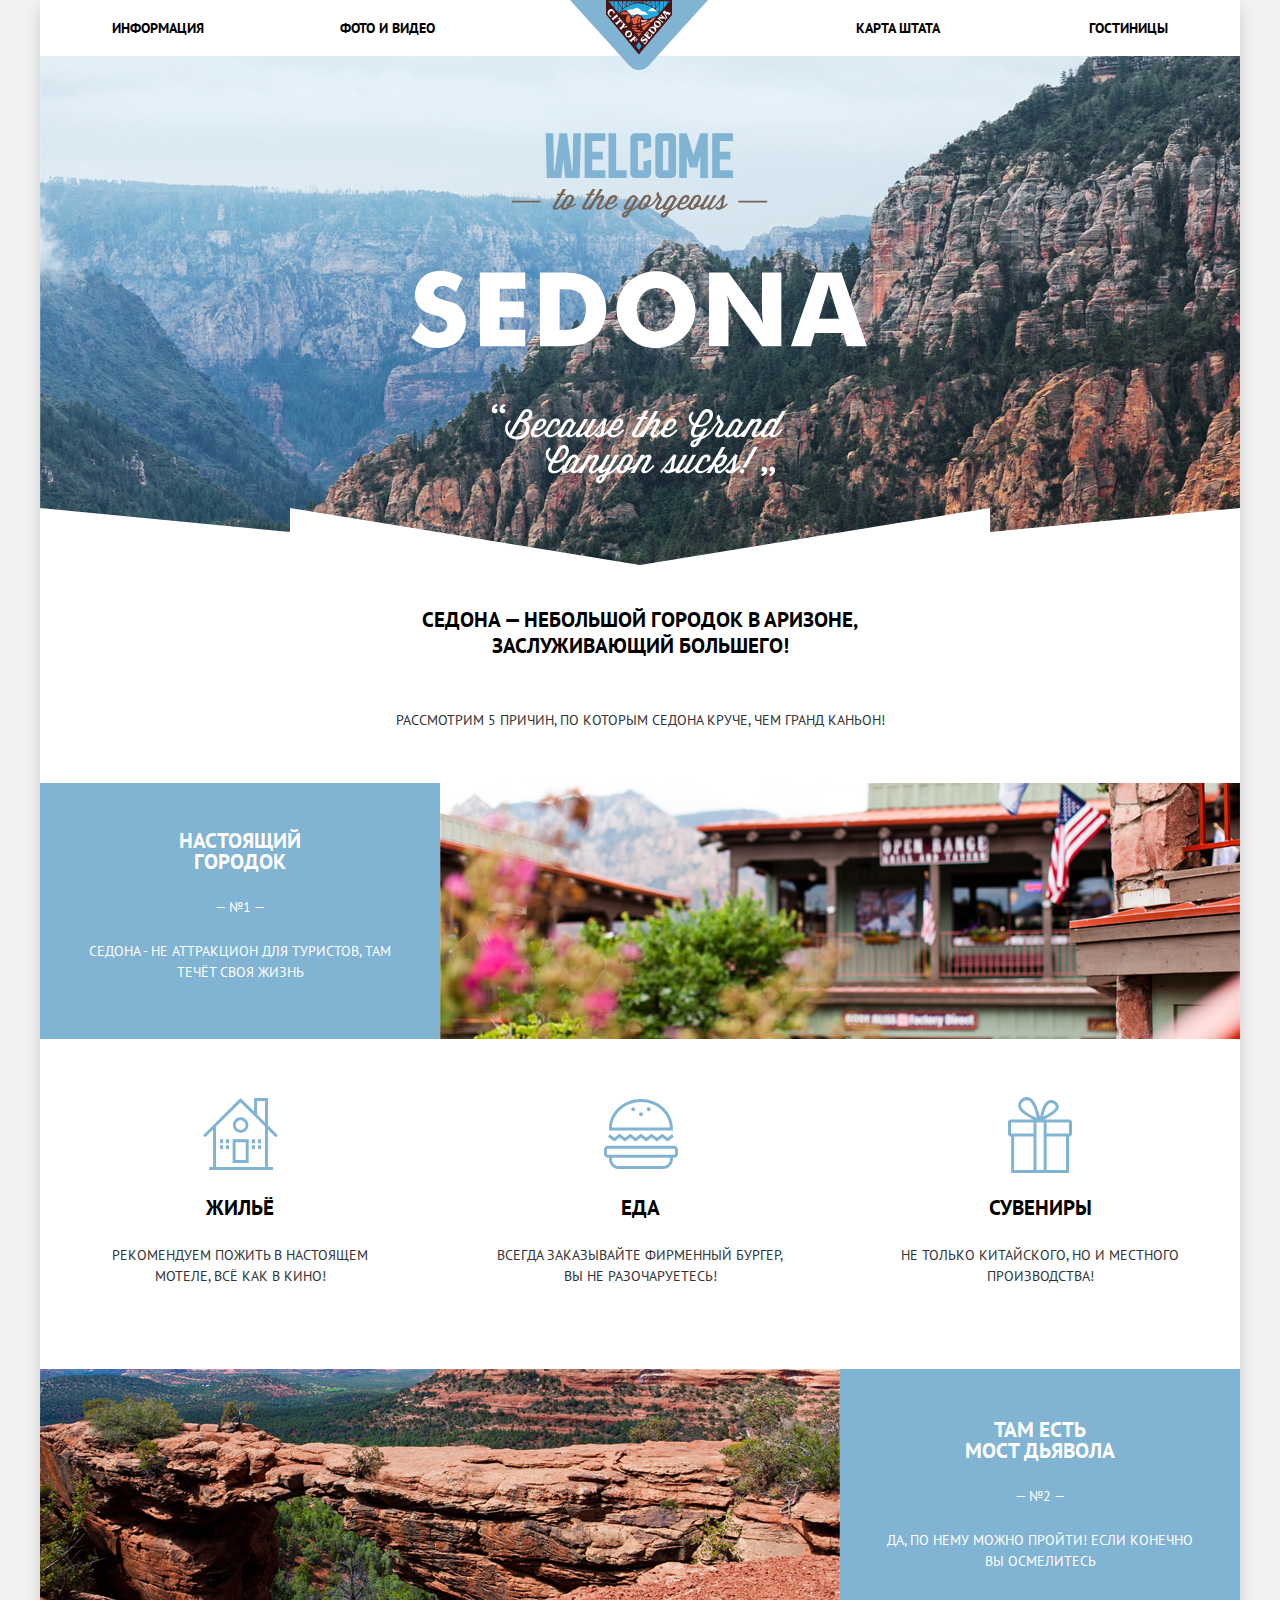
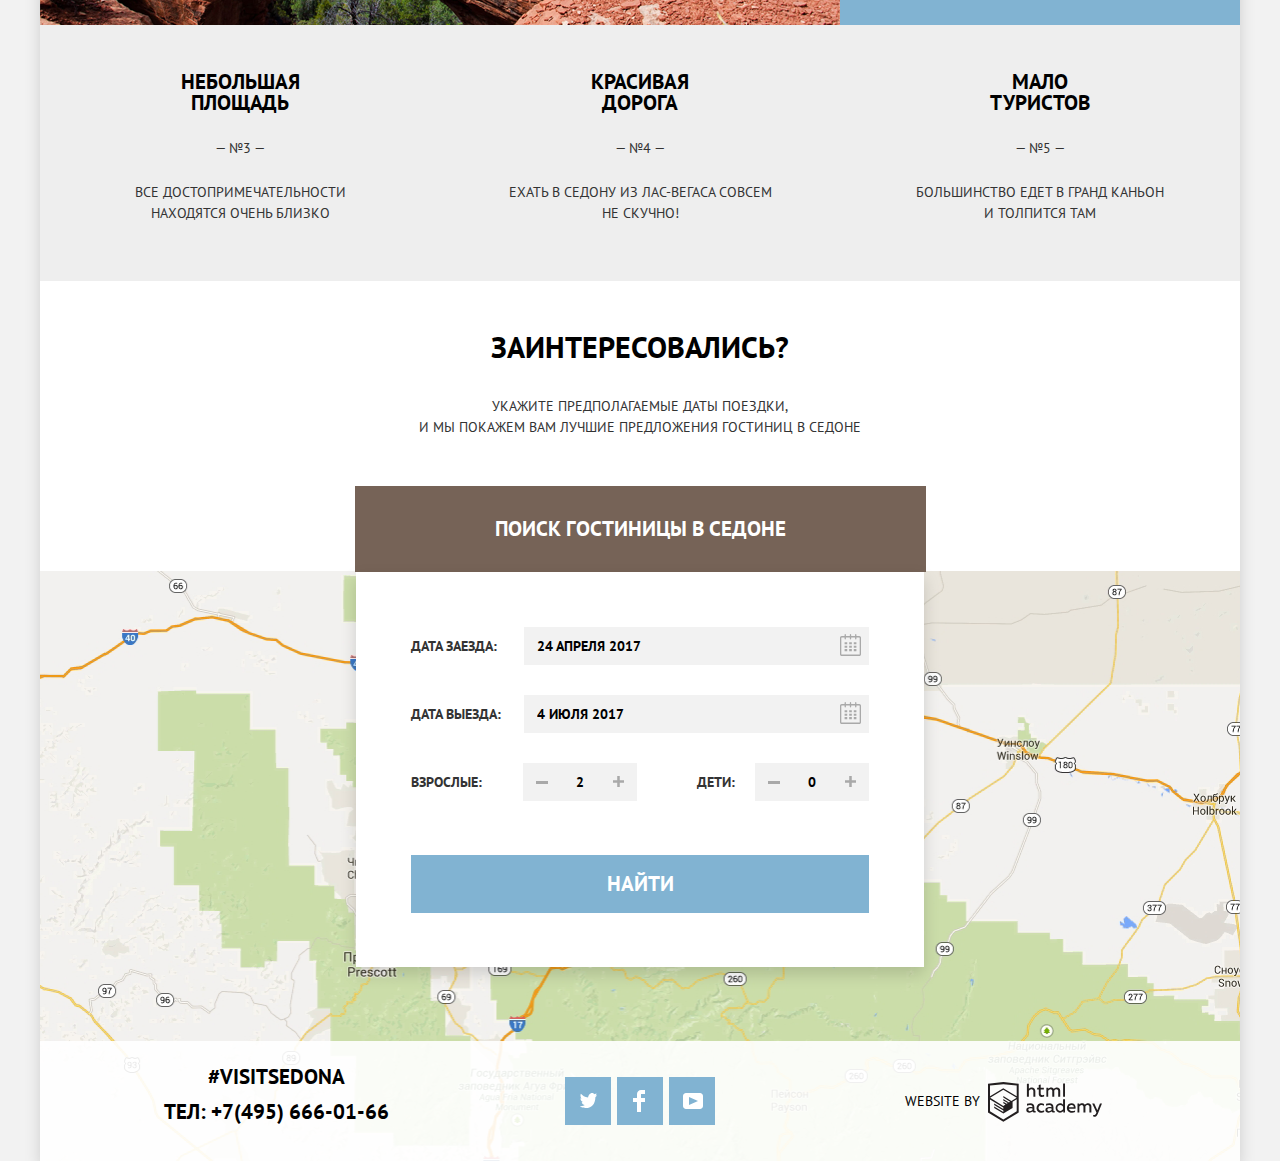
==== commit ade94024: "Завершаем вёрстку главной страницы" ====
--- a/index.html
+++ b/index.html
@@ -85,6 +85,65 @@
           <h2>Заинтересовались?</h2>
           <p>Укажите предполагаемые даты поездки,<br> и мы покажем вам лучшие предложения гостиниц в Седоне</p>
           <button type="button" class="hotel-search-btn">Поиск гостиницы в Седоне</button>
+          <div class="modal">
+            <form action="https://echo.htmlacademy.ru/" method="GET">
+              <div class=" modal-wrapper dates">
+                <label for="arrival-date">Дата заезда:</label>
+                <input type="text" name="arrival-date" id="arrival-date" value="24 апреля 2017">
+                <button type="button" class="calendar">
+                  <svg width="21" height="23" viewBox="0 0 21 23" fill="none" xmlns="http://www.w3.org/2000/svg">
+                    <path fill-rule="evenodd" clip-rule="evenodd" d="M16.406 3.02498H19.251C20.217 3.02498 21 3.84698 21 4.86198V21.164C21 22.179 20.217 23 19.251 23H1.75C0.784 23 0 22.179 0 21.164V4.86198C0 3.84698 0.784 3.02498 1.75 3.02498H4.593V1.64798C4.593 1.26698 4.887 0.958984 5.25 0.958984C5.612 0.958984 5.906 1.26698 5.906 1.64798V3.02498H9.844V1.64798C9.844 1.26698 10.138 0.958984 10.501 0.958984C10.862 0.958984 11.156 1.26698 11.156 1.64798V3.02498H15.094V1.64798C15.094 1.26698 15.387 0.958984 15.75 0.958984C16.112 0.958984 16.406 1.26698 16.406 1.64798V3.02498ZM19.5646 21.484C19.6466 21.3979 19.691 21.2828 19.688 21.164H19.689V4.86198C19.689 4.60898 19.493 4.40298 19.252 4.40298H16.407V5.78098C16.407 6.16198 16.113 6.46998 15.751 6.46998C15.388 6.46998 15.095 6.16198 15.095 5.78098V4.40298H11.157V5.78098C11.157 6.16198 10.863 6.46998 10.502 6.46998C10.139 6.46998 9.845 6.16198 9.845 5.78098V4.40298H5.907V5.78098C5.907 6.16198 5.613 6.46998 5.251 6.46998C4.888 6.46998 4.594 6.16198 4.594 5.78098V4.40298H1.75C1.50263 4.40953 1.30696 4.61458 1.312 4.86198V21.164C1.30696 21.4114 1.50263 21.6164 1.75 21.623H19.251C19.3698 21.6201 19.4826 21.5701 19.5646 21.484Z" fill="#A9A9A9"/>
+                    <path fill-rule="evenodd" clip-rule="evenodd" d="M4.59399 9.2251H7.21899V11.2911H4.59399V9.2251ZM4.59399 12.6681H7.21899V14.7351H4.59399V12.6681ZM7.21899 16.1121H4.59399V18.1781H7.21899V16.1121ZM9.18799 16.1121H11.813V18.1781H9.18799V16.1121ZM11.813 12.6681H9.18799V14.7351H11.813V12.6681ZM9.18799 9.2251H11.813V11.2911H9.18799V9.2251ZM16.406 16.1121H13.781V18.1781H16.406V16.1121ZM13.781 12.6681H16.406V14.7351H13.781V12.6681ZM16.406 9.2251H13.781V11.2911H16.406V9.2251Z" fill="#A9A9A9"/>
+                  </svg>
+                </button>
+              </div>
+              <div class="modal-wrapper dates">
+                <label for="departure-date">Дата выезда:</label>
+                <input type="text" name="departure-date" id="departure-date" value="4 июля 2017">
+                <button type="button" class="calendar">
+                  <svg width="21" height="23" viewBox="0 0 21 23" fill="none" xmlns="http://www.w3.org/2000/svg">
+                    <path fill-rule="evenodd" clip-rule="evenodd" d="M16.406 3.02498H19.251C20.217 3.02498 21 3.84698 21 4.86198V21.164C21 22.179 20.217 23 19.251 23H1.75C0.784 23 0 22.179 0 21.164V4.86198C0 3.84698 0.784 3.02498 1.75 3.02498H4.593V1.64798C4.593 1.26698 4.887 0.958984 5.25 0.958984C5.612 0.958984 5.906 1.26698 5.906 1.64798V3.02498H9.844V1.64798C9.844 1.26698 10.138 0.958984 10.501 0.958984C10.862 0.958984 11.156 1.26698 11.156 1.64798V3.02498H15.094V1.64798C15.094 1.26698 15.387 0.958984 15.75 0.958984C16.112 0.958984 16.406 1.26698 16.406 1.64798V3.02498ZM19.5646 21.484C19.6466 21.3979 19.691 21.2828 19.688 21.164H19.689V4.86198C19.689 4.60898 19.493 4.40298 19.252 4.40298H16.407V5.78098C16.407 6.16198 16.113 6.46998 15.751 6.46998C15.388 6.46998 15.095 6.16198 15.095 5.78098V4.40298H11.157V5.78098C11.157 6.16198 10.863 6.46998 10.502 6.46998C10.139 6.46998 9.845 6.16198 9.845 5.78098V4.40298H5.907V5.78098C5.907 6.16198 5.613 6.46998 5.251 6.46998C4.888 6.46998 4.594 6.16198 4.594 5.78098V4.40298H1.75C1.50263 4.40953 1.30696 4.61458 1.312 4.86198V21.164C1.30696 21.4114 1.50263 21.6164 1.75 21.623H19.251C19.3698 21.6201 19.4826 21.5701 19.5646 21.484Z" fill="#A9A9A9"/>
+                    <path fill-rule="evenodd" clip-rule="evenodd" d="M4.59399 9.2251H7.21899V11.2911H4.59399V9.2251ZM4.59399 12.6681H7.21899V14.7351H4.59399V12.6681ZM7.21899 16.1121H4.59399V18.1781H7.21899V16.1121ZM9.18799 16.1121H11.813V18.1781H9.18799V16.1121ZM11.813 12.6681H9.18799V14.7351H11.813V12.6681ZM9.18799 9.2251H11.813V11.2911H9.18799V9.2251ZM16.406 16.1121H13.781V18.1781H16.406V16.1121ZM13.781 12.6681H16.406V14.7351H13.781V12.6681ZM16.406 9.2251H13.781V11.2911H16.406V9.2251Z" fill="#A9A9A9"/>
+                  </svg>
+                </button>
+              </div>
+              <div class="modal-wrapper guests">
+                <div class="guests-left-column">
+                  <label for="adults">Взрослые:</label>
+                  <div class="guests-count">
+                    <button type="button" class="minus-btn">
+                      <svg width="12" height="3" viewBox="0 0 12 3" fill="none" xmlns="http://www.w3.org/2000/svg">
+                        <rect width="12" height="3" fill="#A9A9A9"/>
+                      </svg>
+                    </button>
+                    <input type="text" name="adults" id="adults" value="2">
+                    <button type="button" class="plus-btn">
+                      <svg width="11" height="11" viewBox="0 0 11 11" fill="none" xmlns="http://www.w3.org/2000/svg">
+                        <path fill-rule="evenodd" clip-rule="evenodd" d="M4.23086 6.76932V11H6.76932V6.76932H11V4.23086H6.76932V0H4.23085V4.23086H0V6.76932H4.23086Z" fill="#A9A9A9"/>
+                      </svg>
+                    </button>
+                  </div>
+                </div>
+                <div class="guests-right-column">
+                  <label for="kids">Дети:</label>
+                  <div class="guests-count">
+                    <button type="button" class="minus-btn">
+                      <svg width="12" height="3" viewBox="0 0 12 3" fill="none" xmlns="http://www.w3.org/2000/svg">
+                        <rect width="12" height="3" fill="#A9A9A9"/>
+                      </svg>
+                    </button>
+                    <input type="text" name="kids" id="kids" value="0">
+                    <button type="button" class="plus-btn">
+                      <svg width="11" height="11" viewBox="0 0 11 11" fill="none" xmlns="http://www.w3.org/2000/svg">
+                        <path fill-rule="evenodd" clip-rule="evenodd" d="M4.23086 6.76932V11H6.76932V6.76932H11V4.23086H6.76932V0H4.23085V4.23086H0V6.76932H4.23086Z" fill="#A9A9A9"/>
+                      </svg>
+                    </button>
+                  </div>
+                </div>
+              </div>
+              <button type="submit">Найти</button>
+            </form>
+          </div>
         </section>
       </main>
       <footer class="main-footer"> 
--- a/css/style.css
+++ b/css/style.css
@@ -8,6 +8,8 @@
 
     --special-neutral: #F2F2F2;
     --special-neutral-hover: #EBEBEB;
+    --special-for-search: #A9A9A9;
+    --special-for-icon: #CACACA;
     --special-for-copyright: #BDBBBC;
     --special-blue: #81B3D2;
     --special-blue-hover: #669EC0;
@@ -303,6 +305,7 @@
 }
 
 .hotel-search {
+    position: relative;
     text-align: center;
     height: 826px;
     background-image: url('../img/map.png');
@@ -347,6 +350,167 @@
     border: none;
 }
 
+.modal {
+    position: absolute;
+    left: 316px;
+    width: 568px;
+    height: 395px;
+    padding: 55px;
+    box-sizing: border-box;
+    font-weight: bold;
+    line-height: 26px;
+    box-shadow: 0px 7px 15px rgba(0, 1, 1, 0.15);
+    background-color: var(--basic-light);
+}
+
+.modal-wrapper {
+    display: flex;
+    justify-content: space-between;
+    align-items: baseline;
+    margin-bottom: 30px;
+}
+
+.modal input {
+    font-weight: bold;
+    line-height: 26px;
+    height: 38px;
+    padding: 6px 13px;
+    box-sizing: border-box;
+    text-transform: uppercase;
+    background-color: var(--special-neutral);
+    border: none;
+}
+
+.modal input:hover {
+    background-color: var(--special-neutral-hover);
+}
+
+.modal input:focus {
+    background-color: var(--basic-light);
+    border: 2px solid #E5E5E5;
+}
+
+.modal label {
+    display: block;
+    min-width: 92px;
+    margin-right: 20px;
+    text-align: left;
+}
+
+.dates {
+    position: relative;
+}
+
+.calendar {
+    position: absolute;
+    border: none;
+    width: 38px;
+    height: 38px;
+    top: 0;
+    right: 0;
+    background-color: transparent;
+}
+
+.calendar:hover path,
+.plus-btn:hover path,
+.calendar:focus path,
+.plus-btn:focus path {
+    fill: var(--basic-extra-dark);
+}
+
+.calendar:active path,
+.plus-btn:active path {
+    fill: var(--special-blue);
+}
+
+
+.dates input {
+    width: 345px;
+}
+
+.guests {
+    display: flex;
+    justify-content: space-between;
+    margin-bottom: 54px;
+}
+
+.guests-left-column,
+.guests-right-column {
+    display: flex;
+    justify-content: space-between;
+    align-items: baseline;
+}
+
+.guests-left-column {
+    margin-right: 10;
+}
+
+.guests-right-column label {
+    text-align: right;
+}
+
+.guests-count {
+    position: relative;
+}
+
+.guests input {
+    width: 114px;
+    text-align: center;
+}
+
+.guests button {
+    position: absolute;
+    border: none;
+    width: 38px;
+    height: 38px;
+    text-align: center;
+    background-color: transparent;
+}
+
+.minus-btn {
+    top: 0;
+    left: 0;
+    padding: 0;
+    padding-bottom: 5px;
+}
+
+.minus-btn:hover rect,
+.minus-btn:focus rect {
+    fill: var(--basic-extra-dark);
+}
+
+.minus-btn:active rect {
+    fill: var(--special-blue);
+}
+
+.plus-btn {
+    top: 0;
+    right: 0;
+}
+
+.modal button[type="submit"] {
+    width: 100%;
+    box-sizing: border-box;
+    font-size: 21px;
+    font-weight: bold;
+    line-height: 26px;
+    text-transform: uppercase;
+    color: var(--basic-light);
+    padding: 16px 180px;
+    background-color: var(--special-blue);
+    border: none;
+}
+
+.modal button[type="submit"]:hover,
+.modal button[type="submit"]:focus {
+    background-color: var(--special-blue-hover);
+}
+
+.modal button[type="submit"]:active {
+    color: var(--basic-for-btn);
+    background-color: var(--special-blue-active);
+}
+
  .main-footer {  
     position: absolute;
     bottom: 0;
@@ -465,9 +629,144 @@
 }
 
 .filter-search {
+    height: 217px;
+    box-sizing: border-box;
+    padding-left: 72px;
+    padding-right: 72px;
+    padding-top: 27px;
+    padding-bottom: 31px;
+    color: var(--basic-light);
     background-color: var(--special-blue);
-    width: 1200px;
-    height: 217px;
+    background-image: url('../img/background-filter.png');
+}
+
+.filter-search form {
+    display: grid;
+    grid-template-columns: max-content 1fr 317px;   
+}
+
+.filter-fieldset {
+    border: none;
+    margin: 0;
+    padding: 0;
+    text-align: left;
+}
+
+.filter-fieldset:first-of-type {
+    margin-right: 120px;
+}
+
+.filter-fieldset legend {
+    font-size: 16px;
+    font-weight: bold;
+    margin-bottom: 24px;
+}
+
+.filter-fieldset ul {
+    margin: 0;
+    padding: 0;
+    list-style: none;
+}
+
+.filter-checkbox:not(:last-child) {
+    margin-bottom: 25px;
+}
+
+.range-filter p {
+    font-size: 16px;
+    font-weight: bold;
+    margin: 0;
+    padding: 0;
+    margin-bottom: 10px;
+}
+
+.price-controls {
+    position: relative;
+    border: 2px solid #FFFFFF;
+    border-radius: 2px;
+    padding-left: 62px;
+    padding-top: 5px;
+    padding-bottom: 6px;
+    margin-bottom: 20px;
+}
+
+.price-controls::before {
+    position: absolute;
+    content: "";
+    width: 2px;
+    height: 22px;
+    background-color: var(--basic-light);
+    top: 7px;
+    left: 158px;
+}
+
+.price-controls input {
+    border: none;
+    background-color: transparent;
+    font-size: inherit;
+    line-height: inherit;
+    color: inherit;
+    width: 60px;
+}
+
+.price-controls input:first-of-type {
+    margin-right: 60px;
+}
+
+.range-controls {
+    position: relative;
+    margin-bottom: 33px;
+}
+
+.scale {
+    height: 2px;
+    background-color: var(--basic-for-btn);
+}
+
+.bar {
+    width: 80%;
+    height: 2px;
+    background-color: var(--basic-light);
+}
+
+.toggle {
+    position: absolute;
+    width: 19px;
+    height: 21px;
+    background-image: url('../img/filter-button.svg');
+    cursor: pointer;
+}
+
+.toggle:hover,
+.toggle:focus {
+    transform: scale(1.2);
+}
+
+.toggle-min {
+    top: -10px;
+    left: 0;
+}
+
+.toggle-max {
+    top: -10px;
+    left: 250px;
+}
+
+.range-filter button {
+    margin-left: 85px;
+    padding: 6px 37px;
+    font-size: inherit;
+    text-transform: uppercase;
+    color: inherit;
+    background-color: transparent;
+    border: 2px solid #FFFFFF;
+    border-radius: 2px;
+}
+
+.range-filter button:hover,
+.range-filter button:focus {
+    color: var(--basic-extra-dark);
+    background-color: var(--basic-light);
 }
 
 .filter-results {
@@ -478,6 +777,7 @@
     grid-template-columns: repeat(2, max-content) 1fr max-content;
     column-gap: 29px;
     padding: 30px 72px;
+    border-bottom: 1px solid #E5E5E5;
 }
 
 .filter-results h3 {
@@ -510,12 +810,14 @@
 }
 
 .criterion-item:not(:nth-child(3n)) {
-    margin-right: 30px;
+    margin-right: 32px;
 }
 
 .criterion-item a {
+    color: var(--basic-extra-dark);
     opacity: 0.3;
     text-decoration: none;
+    border-bottom: 1px dashed #81B3D2;
 }
 
 .criterion-item a:hover,
@@ -527,21 +829,46 @@
 .criterion-item a:active {
     color: var(--basic-extra-dark);
     opacity: 1;
+    border: none;
 }
 
 .criterion-item a:not([href]) {
     color: var(--special-blue);
     opacity: 1;
+    border: none;
 }
 
 .sort-list {
     list-style: none;
     margin: 0;
     padding: 0;
+    padding-top: 8px;
     grid-column: 4 / 5;
     display: flex;
     justify-content: flex-end;
     align-items: center;
+}
+
+.sort-link path {
+    fill: var(--special-for-icon);
+}
+
+.sort-link:hover path,
+.sort-link:focus path {
+    fill: var(--basic-extra-dark);
+}
+
+.sort-link:active path,
+.sort-link:not([href]) path {
+    fill: var(--special-blue);
+}
+
+.sort-ascending {
+    margin-right: 12px;
+}
+
+.search-results {
+    margin-bottom: 120px;
 }
 
 .hotels-list {
@@ -557,23 +884,24 @@
     padding-right: 73px;
     display: flex;
     justify-content: space-between;
+    border-bottom: 1px solid #E5E5E5;
 }
 
 .major-info {
-    display: grid;
-    grid-template-columns: repeat(3, 1fr);
+    position: relative;
+    display: grid;
+    grid-template-columns: repeat(2, 1fr);
     grid-template-rows: repeat(3, min-content);
     width: min-content; 
     min-height: 90px;
     padding-top: 23px;
     padding-bottom: 30px;
+    padding-left: 163px;
 }
 
 .major-info img {
-    order: -1;
-    grid-column: 1 / 2;
-    grid-row: 1 / -1;
-    margin-right: 29px;
+    position: absolute;
+    top: 30px;
     min-width: 135px;
     min-height: 90px;
 }
@@ -581,17 +909,11 @@
 .hotel-title {
     font-size: 21px;
     line-height: 26px;
-    grid-column: 2 / 4;
+    grid-column: 1 / 3;
     grid-row: 1 / 2;
     margin: 0;
     padding: 0;
-   margin-bottom: 7px;
-}
-
-.major-info p {
-    margin: 0;
-    padding: 0;
-    margin-bottom: 15px;
+    margin-bottom: 7px;
 }
 
 .hotel-title a {
@@ -606,6 +928,12 @@
 .hotel-title a:active {
     color: var(--basic-extra-dark);
     opacity: 0.3;
+}
+
+.major-info p {
+    margin: 0;
+    padding: 0;
+    margin-bottom: 16px;
 }
 
 .btn {
@@ -658,6 +986,7 @@
 .hotel-rating {
     color: var(--special-dark);
     background-color: var(--special-neutral);
+    margin: 0;
     padding-top: 3px;
     padding-right: 12px;
     padding-bottom: 3px;
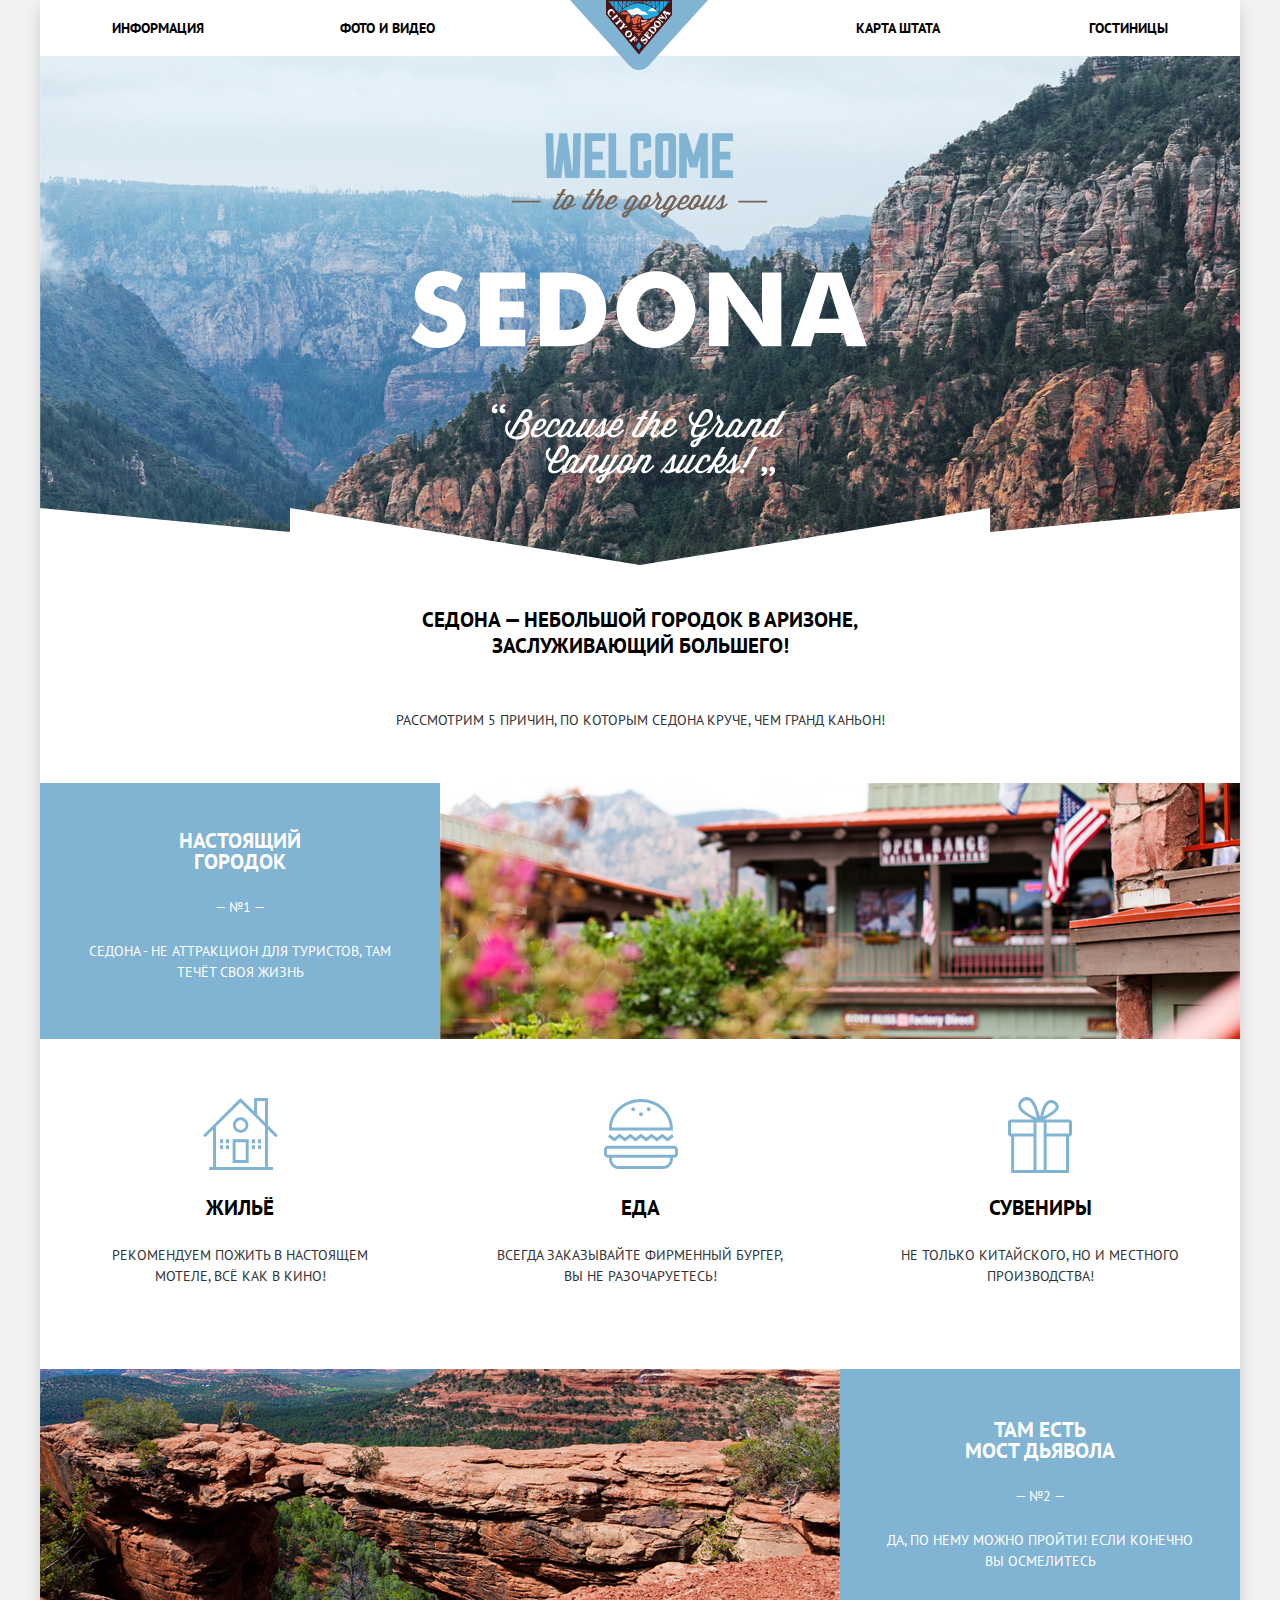
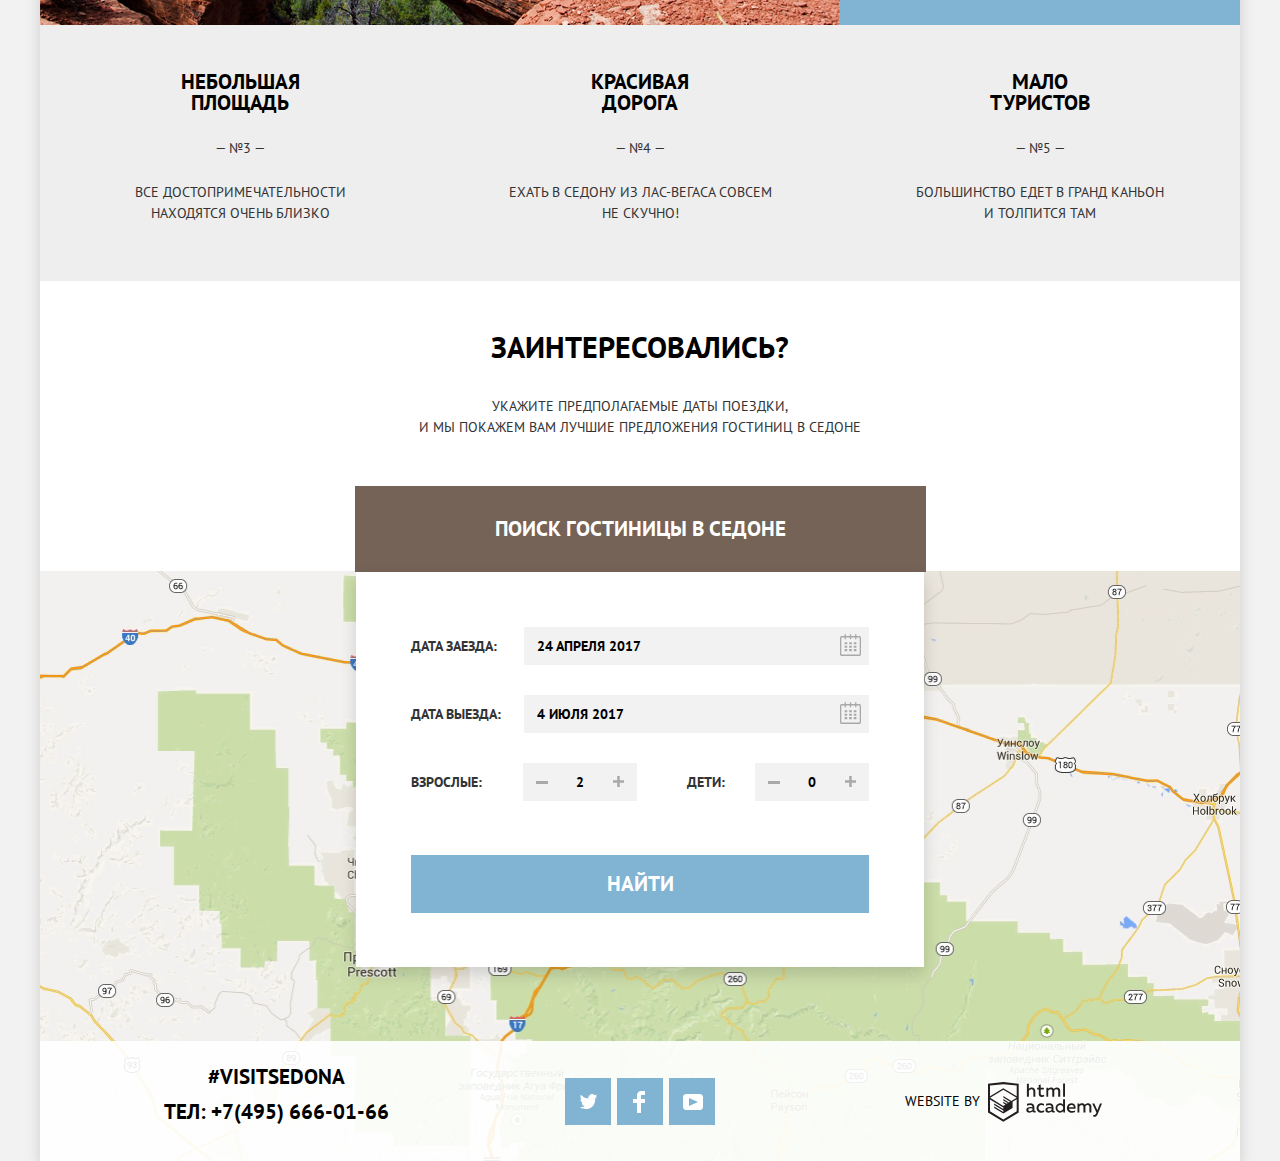
==== commit 2ab8234c: "Завершаем вёрстку внутренней страницы" ====
--- a/index.html
+++ b/index.html
@@ -4,7 +4,7 @@
     <meta charset="utf-8">
     <title>HTML Academy: Седона</title>
     <link href="https://fonts.googleapis.com/css2?family=PT+Sans:wght@400;700&display=swap" rel="stylesheet">
-    <link href="css/normalize.css" rel="stylesheet"> 
+    <link href="css/normalize.css" rel="stylesheet">
     <link href="css/style.css" rel="stylesheet">
   </head>
   <body>
@@ -22,14 +22,14 @@
       </header>
       <main>
         <section class="welcome">
-          <h1 class="visually-hidden">Добро пожаловать в город Седона!</h1> 
+          <h1 class="visually-hidden">Добро пожаловать в город Седона!</h1>
           <img src="img/welcome.svg" width="457" height="351" alt="Welcome to the gorgeous Sedona">
           <p class="welcome-desc">Седона — небольшой городок в Аризоне,<br> заслуживающий большего!</p>
         </section>
         <section class="features">
-          <h2 class="visually-hidden">Преимущества</h2> 
+          <h2 class="visually-hidden">Преимущества</h2>
           <p class="features-desc">Рассмотрим 5 причин, по которым Седона круче, чем Гранд Каньон!</p>
-            <div class="features-main features-main-first"> 
+            <div class="features-main features-main-first">
               <div class="features-wrapper">
                 <h3>Настоящий <br> городок</h3>
                 <p class="features-number">— №1 —</p>
@@ -38,7 +38,7 @@
               <div class="features-img-wrapper">
                 <img src="img/true-town.jpg" width="800" height="256" alt="Городской пейзаж Седоны">
               </div>
-            </div>          
+            </div>
             <ul class="advantages-list">
               <li class="advantages-item item-housing">
                 <h3>Жильё</h3>
@@ -48,11 +48,11 @@
                 <h3>Еда</h3>
                 <p>Всегда заказывайте фирменный бургер, <br> вы не разочаруетесь!</p>
               </li>
-              <li class="advantages-item item-souvenirs"> 
+              <li class="advantages-item item-souvenirs">
                 <h3>Сувениры</h3>
                 <p>Не только китайского, но и местного <br> производства!</p>
               </li>
-            </ul>          
+            </ul>
             <div class="features-main features-main-second">
               <div class="features-wrapper">
                 <h3>Там есть <br> Мост дьявола</h3>
@@ -146,11 +146,11 @@
           </div>
         </section>
       </main>
-      <footer class="main-footer"> 
+      <footer class="main-footer">
         <div class="footer-contacts">
           <p>#visitSEDONA</p>
           <p><a href="tel:+74956660166">Тел: +7(495) 666-01-66</a></p>
-        </div>  
+        </div>
         <ul class="social-list">
           <li class="social-item item-twitter">
             <a href="">
@@ -178,7 +178,7 @@
           </li>
         </ul>
         <p class="footer-copyright">Website by
-          <a href="https://htmlacademy.ru/intensive/htmlcss">
+          <a href="https://htmlacademy.ru/intensive/htmlcss" class="copyright-link">
             <span class="visually-hidden">HTML Academy</span>
             <svg width="115" height="41" viewBox="0 0 115 41" fill="none" xmlns="http://www.w3.org/2000/svg">
               <path fill-rule="evenodd" clip-rule="evenodd" d="M15.5197 1.05737H15.3509L0 2.71895V31.4945L15.3509 40.8382L30.7018 31.4945V2.71895L15.5197 1.05737ZM77.0183 2.62185H75.0876V15.7311H77.0183V2.62185ZM40.8619 2.63264V7.76843C41.6131 6.9864 42.6386 6.5436 43.7105 6.53843C44.6823 6.47908 45.6329 6.84495 46.3253 7.54479C47.0177 8.24462 47.3866 9.21244 47.3399 10.2068V15.7634H45.367V10.4658C45.4231 9.94897 45.2754 9.43059 44.9566 9.02553C44.6377 8.62047 44.174 8.36218 43.6683 8.3079H43.3518C42.3456 8.36979 41.4321 8.9295 40.9041 9.80764V15.7634H38.8995V2.63264H40.8619ZM77.0183 31.4837H75.2775V30.0595C74.4828 31.1353 73.23 31.7538 71.9119 31.7211C69.4751 31.5528 67.5825 29.4822 67.5825 26.9845C67.5825 24.4867 69.4751 22.4162 71.9119 22.2479C73.1195 22.2052 74.2818 22.7203 75.0771 23.6505V18.3205H77.0183V31.4837ZM47.0656 30.0595C47.263 30.0515 47.4583 30.0152 47.6459 29.9516V31.3866C47.2482 31.5404 46.826 31.6172 46.4009 31.6132C45.6482 31.6769 44.9394 31.2429 44.639 30.5342C43.7036 31.31 42.5302 31.7227 41.3261 31.6995C39.733 31.6995 38.256 30.804 38.256 28.9482C38.256 26.65 40.3661 25.9379 42.1702 25.9379C42.9402 25.9505 43.707 26.0408 44.4596 26.2076V25.884C44.4596 24.805 43.6578 23.9742 42.1491 23.9742C41.0585 23.9764 39.9804 24.2116 38.9839 24.6647V22.8305C40.0678 22.451 41.204 22.2506 42.3495 22.2371C44.8394 22.2371 46.3693 23.4455 46.3693 26.1753V29.4121C46.3546 29.5668 46.401 29.721 46.4981 29.8406C46.5951 29.9601 46.7349 30.035 46.8862 30.0487H47.0656V30.0595ZM40.2711 28.8403C40.298 29.229 40.4761 29.5905 40.7655 29.844C41.055 30.0974 41.4317 30.2217 41.8115 30.189H41.9275C42.8819 30.1906 43.7973 29.8022 44.4702 29.11V27.5779C43.842 27.4414 43.2026 27.3655 42.5605 27.3513C41.5055 27.3513 40.2817 27.7074 40.2817 28.8403H40.2711ZM56.0229 22.9384C55.1962 22.4632 54.2596 22.2246 53.3115 22.2479H52.9422C51.7332 22.2873 50.5891 22.8166 49.7619 23.7192C48.9347 24.6218 48.4923 25.8236 48.5321 27.06V27.5024C48.6957 30.0004 50.805 31.8921 53.2482 31.7318C54.2519 31.7555 55.2477 31.5452 56.1601 31.1168V29.2718C55.3769 29.7215 54.4945 29.9591 53.5963 29.9624C52.5199 30.0288 51.4963 29.4793 50.9385 28.5356C50.3806 27.5918 50.3806 26.4095 50.9385 25.4658C51.4963 24.522 52.5199 23.9725 53.5963 24.039C54.461 24.0357 55.3066 24.2989 56.0229 24.7942V22.9384ZM66.1514 30.0595C66.3488 30.0515 66.5441 30.0152 66.7317 29.9516V31.3866C66.334 31.5404 65.9118 31.6172 65.4867 31.6132C64.734 31.6769 64.0252 31.2429 63.7248 30.5342C62.7894 31.31 61.616 31.7227 60.4119 31.6995C58.8188 31.6995 57.3417 30.804 57.3417 28.9482C57.3417 26.65 59.4518 25.9379 61.256 25.9379C62.0259 25.9505 62.7928 26.0408 63.5454 26.2076V25.884C63.5454 24.805 62.7436 23.9742 61.2349 23.9742C60.1443 23.9764 59.0662 24.2116 58.0697 24.6647V22.8305C59.1536 22.451 60.2897 22.2506 61.4353 22.2371C63.9252 22.2371 65.455 23.4455 65.455 26.1753V29.4121C65.4404 29.5668 65.4868 29.721 65.5838 29.8406C65.6809 29.9601 65.8207 30.035 65.972 30.0487H66.1514V30.0595ZM59.855 29.8481C59.5632 29.5943 59.3837 29.2311 59.3569 28.8403H59.378C59.378 27.7074 60.5385 27.3513 61.6569 27.3513C62.299 27.3655 62.9383 27.4414 63.5665 27.5779V29.11C62.8937 29.8022 61.9782 30.1906 61.0239 30.189H60.9078C60.5263 30.2247 60.1469 30.1019 59.855 29.8481ZM69.3271 26.9305C69.3271 25.2859 70.6308 23.9526 72.239 23.9526L72.2601 24.0066C73.4742 24.0066 74.5742 24.7382 75.0665 25.8732V28.0311C74.5856 29.1871 73.4673 29.9296 72.239 29.9084C70.6308 29.9084 69.3271 28.5752 69.3271 26.9305ZM83.3486 22.2479C86.8408 22.2479 88.0541 25.1395 87.4844 27.7397H80.922C81.1436 29.3582 82.6839 30.0163 84.2876 30.0163C85.2509 30.0196 86.2027 29.8021 87.0729 29.3797V31.1061C86.0736 31.5421 84.9939 31.7519 83.9078 31.7211C81.2385 31.7211 78.8963 30.189 78.8963 26.9521C78.8362 25.7502 79.2482 24.5736 80.0408 23.6841C80.8334 22.7945 81.9408 22.2658 83.1165 22.2155H83.3486V22.2479ZM80.8693 26.1753C80.9704 24.8237 82.1216 23.8104 83.4436 23.9095H83.4858C84.1064 23.8531 84.7196 24.08 85.1612 24.5295C85.6028 24.979 85.8275 25.6051 85.7752 26.24H80.8693V26.1753ZM89.489 31.4621V22.4961H91.2298V23.575C91.9777 22.7197 93.041 22.2229 94.1628 22.2047C95.2951 22.1328 96.3712 22.7163 96.9482 23.7153C97.7407 22.8335 98.8477 22.3161 100.018 22.2803C100.952 22.2327 101.859 22.6011 102.507 23.2901C103.154 23.9792 103.478 24.9213 103.394 25.8732V31.4837H101.39V25.9271C101.437 25.4734 101.306 25.0191 101.024 24.6647C100.743 24.3104 100.336 24.0852 99.8917 24.039H99.6174C98.7512 24.0941 97.9525 24.536 97.4335 25.2474V31.4837H95.4289V25.9271C95.4728 25.47 95.3357 25.0139 95.0481 24.6611C94.7606 24.3082 94.3467 24.088 93.8991 24.0497H93.6881C92.7466 24.1344 91.8915 24.6449 91.3564 25.4416V31.5161H89.5312L89.489 31.4621ZM113.977 22.4745H111.972L109.324 29.2718L106.306 22.4853H104.196L108.417 31.5484L108.237 32.0016C107.72 33.3611 107.003 34.0516 106.053 34.0516C105.75 34.0548 105.447 34.0112 105.156 33.9221V35.6161C105.536 35.7125 105.926 35.7632 106.317 35.7671C107.646 35.7671 108.902 35.0226 109.851 32.6813L113.977 22.4745ZM52.689 6.78658V3.54974L50.7266 4.01369V6.73264H49.144V8.49132H50.7899V12.9905C50.7231 13.817 51.0244 14.6301 51.61 15.2038C52.1955 15.7775 53.0028 16.0505 53.8073 15.9468C54.5996 15.9535 55.3875 15.8259 56.139 15.5692V13.8429C55.5727 14.0781 54.9672 14.199 54.356 14.199C53.2165 14.199 52.689 13.8105 52.689 12.6237V8.5129H55.8541V6.78658H52.689ZM58.3862 15.7526V6.75421H60.1376V7.83316C60.8811 6.97655 61.9403 6.476 63.0601 6.45211C64.1624 6.38099 65.2146 6.93142 65.8032 7.88711C66.5958 7.00534 67.7028 6.48794 68.8734 6.45211C69.8138 6.41462 70.7233 6.79859 71.364 7.50353C72.0046 8.20846 72.3126 9.16418 72.2073 10.1205V15.7418H70.2028V10.1853C70.2499 9.73151 70.1184 9.27721 69.8373 8.92287C69.5561 8.56853 69.1485 8.34334 68.7046 8.29711H68.4619C67.5957 8.35228 66.797 8.7942 66.278 9.50553V15.7418H64.2734V10.1853C64.3206 9.73151 64.1891 9.27721 63.9079 8.92287C63.6268 8.56853 63.2191 8.34334 62.7752 8.29711H62.5326C61.5911 8.38181 60.736 8.89229 60.2009 9.68895V15.7634H58.3862V15.7526ZM28.6972 30.3033L28.7078 30.2968L28.6972 30.3184V30.3033ZM28.6972 18.3205V30.3033L15.3509 38.4321L2.00459 30.3184V18.5147L15.2876 26.6068V28.0311L6.18257 22.5284V23.9418L15.3404 29.5632V31.0629L6.19312 25.4955V26.9521L15.3509 32.5734L24.5826 26.9197V20.8129L28.6972 18.3205ZM28.7078 16.7776L25.0362 18.9355L23.3482 20.0145L15.3087 15.0837V16.4971L22.156 20.7266L22.0083 20.8237L20.9532 21.4063L15.2876 17.9537V19.3995L19.761 22.1184L18.706 22.8413L15.3298 20.7913V22.2047L17.5454 23.5426L15.2982 24.9021L2.11009 16.864L15.3087 8.72869L28.7078 16.7776ZM15.2876 7.27211L28.7078 15.3534V4.56395L15.3615 3.12895L2.01514 4.56395V15.3534L15.2876 7.27211Z" fill="#231F20"/>
--- a/css/style.css
+++ b/css/style.css
@@ -17,7 +17,7 @@
     --special-brown: #766357;
     --special-brown-hover: #604E43;
     --special-brown-active: #503E33;
-    --special-dark: #666666; 
+    --special-dark: #666666;
 }
 
 html {
@@ -34,7 +34,7 @@
     line-height: 21px;
     color: var(--basic-dark);
     text-transform: uppercase;
-    background-color: var(--special-neutral);    
+    background-color: var(--special-neutral);
 }
 
 a {
@@ -96,12 +96,12 @@
 }
 
 .menu-item:first-child {
-    padding-left: 72px;   
+    padding-left: 72px;
 }
 
 .menu-item:last-child {
-    padding-right: 72px;   
-} 
+    padding-right: 72px;
+}
 
 .menu-item:first-child,
 .menu-item:nth-child(2) {
@@ -111,7 +111,7 @@
 .menu-item:nth-child(3),
 .menu-item:last-child {
     text-align: right;
-} 
+}
 
 .menu-item a {
     color: var(--basic-extra-dark);
@@ -120,6 +120,7 @@
 .menu-item a:hover,
 .menu-item a:focus {
     color: var(--special-blue);
+    outline: none;
 }
 
 .menu-item a:active {
@@ -133,7 +134,7 @@
 
 .welcome {
     position: relative;
-    background-image: 
+    background-image:
     url('../img/shape.png'),
     url('../img/background-photo.jpg');
     background-repeat: no-repeat, no-repeat;
@@ -180,7 +181,7 @@
     font-weight: bold;
     font-size: 21px;
     margin: 0;
-    padding: 0; 
+    padding: 0;
 }
 
 .features-number {
@@ -291,7 +292,7 @@
 }
 
 .features-others-item {
-    text-align: center;    
+    text-align: center;
     padding-top: 46px;
 }
 
@@ -334,14 +335,16 @@
     text-transform: uppercase;
     color: var(--basic-light);
     background-color: var(--special-brown);
-    border: none; 
-    padding: 30px 140px;  
+    border: none;
+    padding: 30px 140px;
+    cursor: pointer;
 }
 
 .hotel-search-btn:hover,
 .hotel-search-btn:focus {
     background-color: var(--special-brown-hover);
     border: none;
+    outline: none;
 }
 
 .hotel-search-btn:active {
@@ -393,6 +396,7 @@
 .modal label {
     display: block;
     min-width: 92px;
+    box-sizing: border-box;
     margin-right: 20px;
     text-align: left;
 }
@@ -409,6 +413,13 @@
     top: 0;
     right: 0;
     background-color: transparent;
+    cursor: pointer;
+}
+
+.calendar:focus,
+.minus-btn:focus,
+.plus-btn:focus {
+    outline: none;
 }
 
 .calendar:hover path,
@@ -442,11 +453,12 @@
 }
 
 .guests-left-column {
-    margin-right: 10;
+    margin-right: 5px;
 }
 
 .guests-right-column label {
     text-align: right;
+    padding-right: 10px;
 }
 
 .guests-count {
@@ -465,6 +477,7 @@
     height: 38px;
     text-align: center;
     background-color: transparent;
+    cursor: pointer;
 }
 
 .minus-btn {
@@ -499,11 +512,13 @@
     padding: 16px 180px;
     background-color: var(--special-blue);
     border: none;
+    cursor: pointer;
 }
 
 .modal button[type="submit"]:hover,
 .modal button[type="submit"]:focus {
     background-color: var(--special-blue-hover);
+    outline: none;
 }
 
 .modal button[type="submit"]:active {
@@ -511,11 +526,11 @@
     background-color: var(--special-blue-active);
 }
 
- .main-footer {  
+ .main-footer {
     position: absolute;
     bottom: 0;
     width: 1200px;
-    min-height: 120px;   
+    min-height: 120px;
     display: grid;
     grid-template-columns: repeat(3, 1fr);
     background-color: var(--basic-light-transparent);
@@ -559,16 +574,17 @@
 }
 
 .social-item a {
-    display: block; 
+    display: block;
     position: relative;
     width: 46px;
-    height: 48px;
+    height: 47px;
     background-color: var(--special-blue);
 }
 
 .social-item a:hover,
 .social-item a:focus {
     background-color: var(--special-blue-hover);
+    outline: none;
 }
 
 .social-item a:active {
@@ -611,21 +627,25 @@
     align-items: center;
 }
 
-.footer-copyright a {
+.copyright-link {
     padding-left: 8px;
 }
 
-.footer-copyright svg {
+.copyright-link:focus {
+    outline: none;
+}
+
+.copyright-link svg {
     vertical-align: middle;
 }
 
-.footer-copyright:hover path,
-.footer-copyright:focus path {
+.copyright-link:hover path,
+.copyright-link:focus path {
     fill: var(--special-blue);
 }
 
-.footer-copyright:active path {
-    fill: var(--special-for-copyright); 
+.copyright-link:active path {
+    fill: var(--special-for-copyright);
 }
 
 .filter-search {
@@ -642,7 +662,7 @@
 
 .filter-search form {
     display: grid;
-    grid-template-columns: max-content 1fr 317px;   
+    grid-template-columns: max-content 1fr 317px;
 }
 
 .filter-fieldset {
@@ -668,8 +688,38 @@
     list-style: none;
 }
 
+.filter-checkbox {
+    position: relative;
+}
+
 .filter-checkbox:not(:last-child) {
     margin-bottom: 25px;
+}
+
+.filter-checkbox label {
+    padding-left: 40px;
+    position: relative;
+}
+
+.custom-checkbox {
+    position: absolute;
+    top: 0;
+    left: 0;
+    width: 23px;
+    height: 23px;
+    background-image: url('../img/checkbox-off.svg');
+}
+
+input[type="checkbox"]:checked + .custom-checkbox {
+    background-image: url('../img/checkbox-on.svg');
+}
+
+input[type="checkbox"]:disabled + .custom-checkbox {
+    background-image: url('../img/checkbox-off-disabled.svg');
+}
+
+input[type="checkbox"]:checked:disabled + .custom-checkbox {
+    background-image: url('../img/checkbox-on-disabled.svg');
 }
 
 .range-filter p {
@@ -740,6 +790,7 @@
 .toggle:hover,
 .toggle:focus {
     transform: scale(1.2);
+    outline: none;
 }
 
 .toggle-min {
@@ -754,19 +805,21 @@
 
 .range-filter button {
     margin-left: 85px;
-    padding: 6px 37px;
+    padding: 7px 35px 8px;
     font-size: inherit;
     text-transform: uppercase;
     color: inherit;
     background-color: transparent;
     border: 2px solid #FFFFFF;
     border-radius: 2px;
+    cursor: pointer;
 }
 
 .range-filter button:hover,
 .range-filter button:focus {
     color: var(--basic-extra-dark);
     background-color: var(--basic-light);
+    outline: none;
 }
 
 .filter-results {
@@ -824,6 +877,7 @@
 .criterion-item a:focus {
     color: var(--special-blue);
     opacity: 1;
+    outline: none;
 }
 
 .criterion-item a:active {
@@ -847,6 +901,10 @@
     display: flex;
     justify-content: flex-end;
     align-items: center;
+}
+
+.sort-link:focus {
+    outline: none;
 }
 
 .sort-link path {
@@ -892,7 +950,7 @@
     display: grid;
     grid-template-columns: repeat(2, 1fr);
     grid-template-rows: repeat(3, min-content);
-    width: min-content; 
+    width: min-content;
     min-height: 90px;
     padding-top: 23px;
     padding-bottom: 30px;
@@ -923,6 +981,7 @@
 .hotel-title a:hover,
 .hotel-title a:focus {
     color: var(--special-blue);
+    outline: none;
 }
 
 .hotel-title a:active {
@@ -953,6 +1012,7 @@
 .info-btn:hover,
 .info-btn:focus {
     background-color: var(--special-blue-hover);
+    outline: none;
 }
 
 .info-btn:active {
@@ -967,6 +1027,7 @@
 .booking-btn:hover,
 .booking-btn:focus {
     background-color: var(--special-brown-hover);
+    outline: none;
 }
 
 .booking-btn:active {
@@ -991,4 +1052,4 @@
     padding-right: 12px;
     padding-bottom: 3px;
     padding-left: 15px;
-}+}
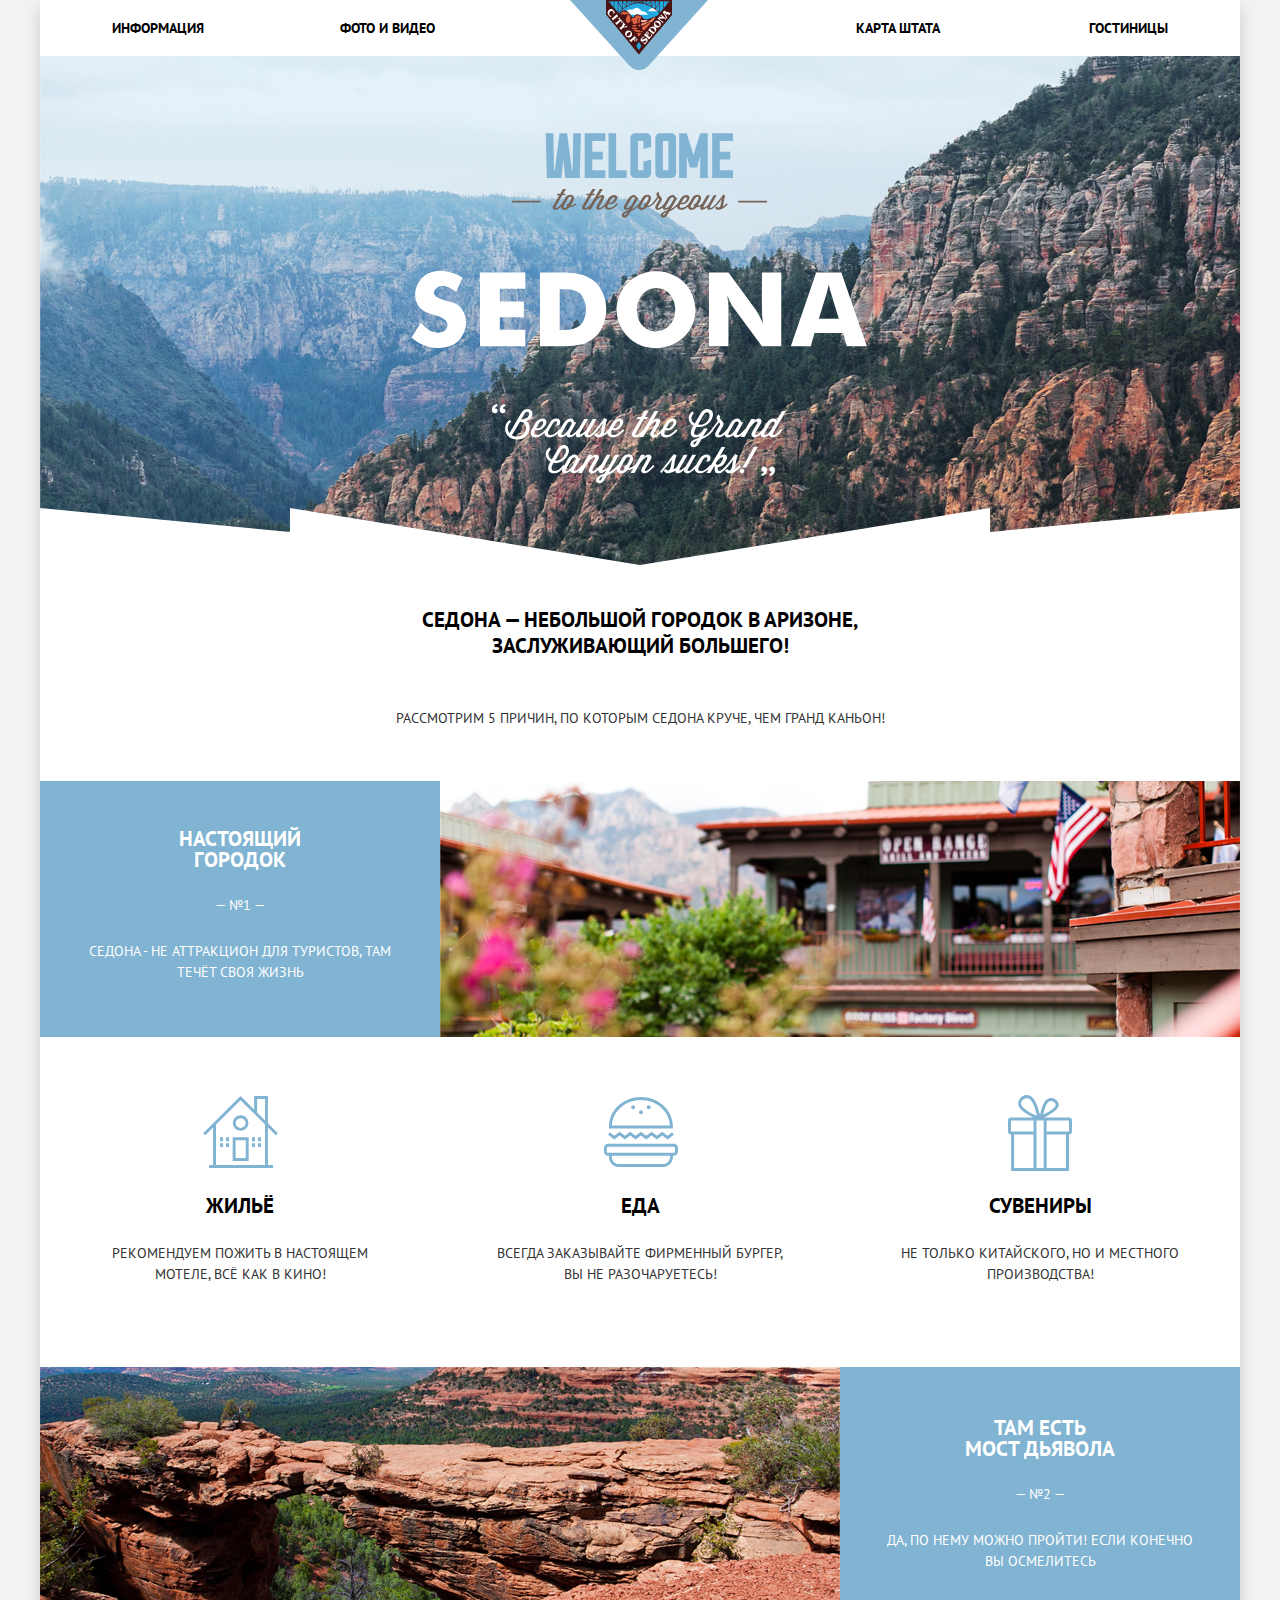
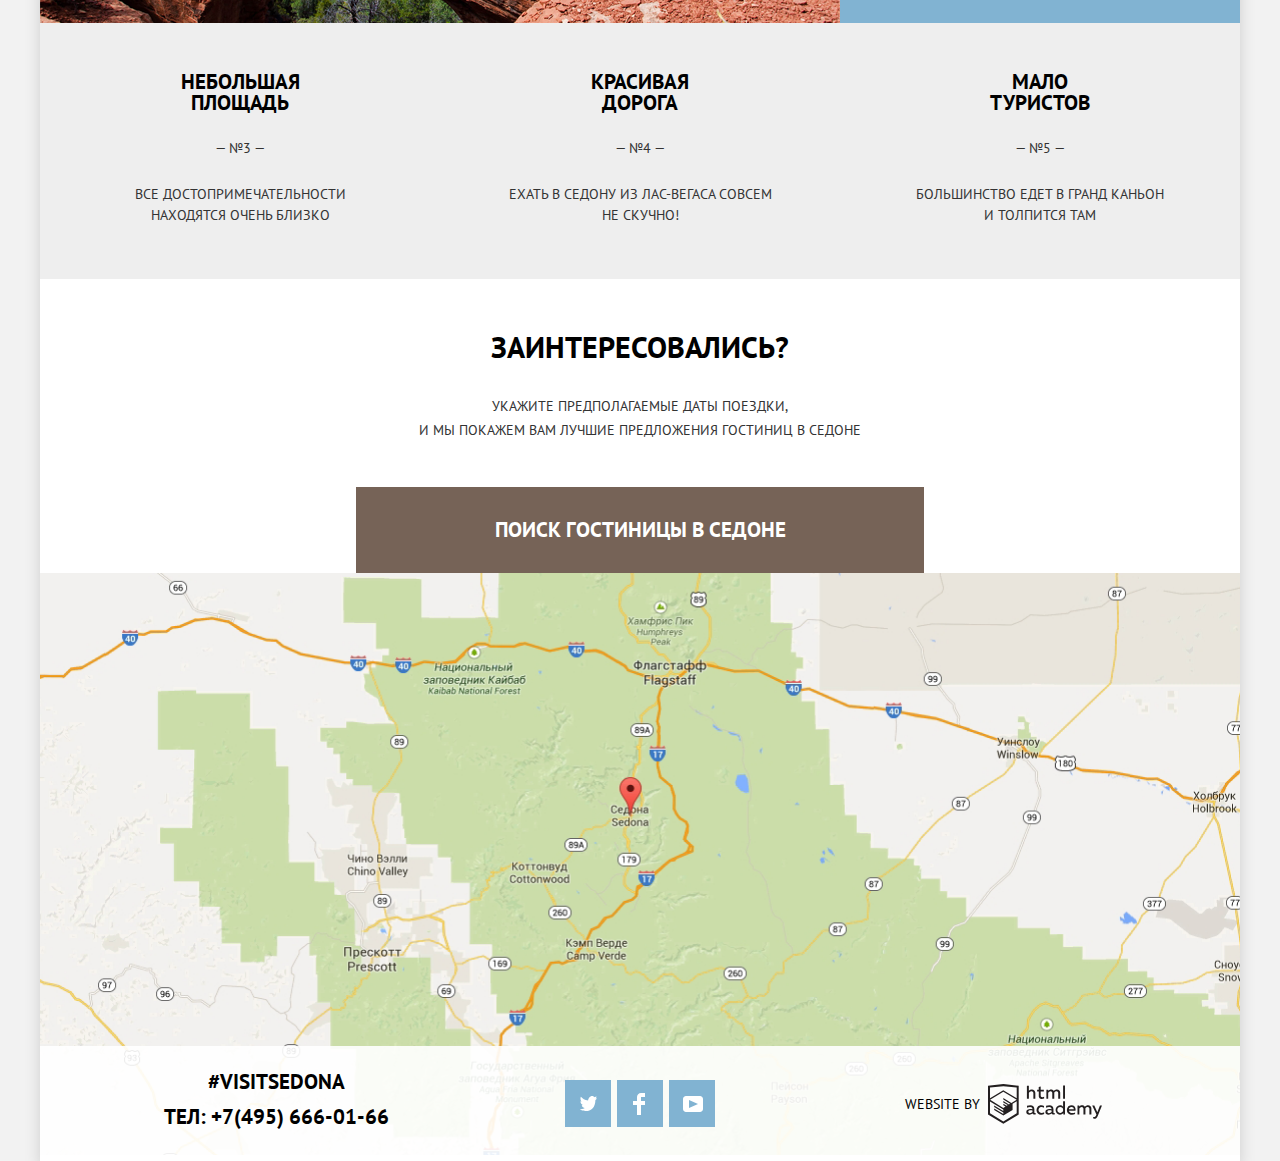
==== commit b440410a: "Версия для допуска" ====
--- a/index.html
+++ b/index.html
@@ -13,9 +13,9 @@
         <nav class="main-nav">
           <a class="main-logo"><img src="img/main-logo.svg" width="138" height="70" alt="Логотип сайта Седона"></a>
           <ul class="main-menu">
-            <li class="menu-item"><a href="">Информация</a></li>
-            <li class="menu-item"><a href="">Фото и видео</a></li>
-            <li class="menu-item"><a href="">Карта штата</a></li>
+            <li class="menu-item"><a href="blank.html">Информация</a></li>
+            <li class="menu-item"><a href="blank.html">Фото и видео</a></li>
+            <li class="menu-item"><a href="blank.html">Карта штата</a></li>
             <li class="menu-item"><a href="catalog.html">Гостиницы</a></li>
           </ul>
         </nav>
@@ -24,7 +24,7 @@
         <section class="welcome">
           <h1 class="visually-hidden">Добро пожаловать в город Седона!</h1>
           <img src="img/welcome.svg" width="457" height="351" alt="Welcome to the gorgeous Sedona">
-          <p class="welcome-desc">Седона — небольшой городок в Аризоне,<br> заслуживающий большего!</p>
+          <p class="welcome-desc">Седона — небольшой городок в Аризоне, заслуживающий большего!</p>
         </section>
         <section class="features">
           <h2 class="visually-hidden">Преимущества</h2>
@@ -33,7 +33,7 @@
               <div class="features-wrapper">
                 <h3>Настоящий <br> городок</h3>
                 <p class="features-number">— №1 —</p>
-                <p class="features-content">Седона - не аттракцион для туристов, там <br> течёт своя жизнь</p>
+                <p class="features-content">Седона - не аттракцион для туристов, там течёт своя жизнь</p>
               </div>
               <div class="features-img-wrapper">
                 <img src="img/true-town.jpg" width="800" height="256" alt="Городской пейзаж Седоны">
@@ -42,22 +42,22 @@
             <ul class="advantages-list">
               <li class="advantages-item item-housing">
                 <h3>Жильё</h3>
-                <p>Рекомендуем пожить в настоящем <br> мотеле, всё как в кино!</p>
+                <p>Рекомендуем пожить в настоящем мотеле, всё как в кино!</p>
               </li>
               <li class="advantages-item item-food">
                 <h3>Еда</h3>
-                <p>Всегда заказывайте фирменный бургер, <br> вы не разочаруетесь!</p>
+                <p>Всегда заказывайте фирменный бургер, вы не разочаруетесь!</p>
               </li>
               <li class="advantages-item item-souvenirs">
                 <h3>Сувениры</h3>
-                <p>Не только китайского, но и местного <br> производства!</p>
+                <p>Не только китайского, но и местного производства!</p>
               </li>
             </ul>
             <div class="features-main features-main-second">
               <div class="features-wrapper">
                 <h3>Там есть <br> Мост дьявола</h3>
                 <p class="features-number">— №2 —</p>
-                <p class="features-content">Да, по нему можно пройти! Если конечно <br> вы осмелитесь</p>
+                <p class="features-content">Да, по нему можно пройти! Если конечно вы осмелитесь</p>
               </div>
               <div class="features-img-wrapper">
                 <img src="img/devils-bridge.jpg" width="800" height="256" alt="Плоская длинная скала в каньоне, напоминающая мост">
@@ -67,30 +67,32 @@
               <li class="features-others-item">
                 <h3>Небольшая <br> площадь</h3>
                 <p class="features-number">— №3 —</p>
-                <p>Все достопримечательности <br> находятся очень близко</p>
+                <p>Все достопримечательности находятся очень близко</p>
               </li>
               <li class="features-others-item">
                 <h3>Красивая <br> дорога</h3>
                 <p class="features-number">— №4 —</p>
-                <p>Ехать в Седону из Лас-Вегаса совсем <br> не скучно!</p>
+                <p>Ехать в Седону из Лас-Вегаса совсем не скучно!</p>
               </li>
               <li class="features-others-item">
                 <h3>Мало <br> туристов</h3>
                 <p class="features-number">— №5 —</p>
-                <p>Большинство едет в Гранд Каньон <br> и толпится там</p>
+                <p>Большинство едет в Гранд Каньон и&nbsp;толпится там</p>
               </li>
             </ul>
         </section>
         <section class="hotel-search">
           <h2>Заинтересовались?</h2>
           <p>Укажите предполагаемые даты поездки,<br> и мы покажем вам лучшие предложения гостиниц в Седоне</p>
-          <button type="button" class="hotel-search-btn">Поиск гостиницы в Седоне</button>
+          <a href="hotel-search.html" class="hotel-search-btn">Поиск гостиницы в Седоне</a>
+          <img src="img/map.png" width="1200" height="582" alt="Карта города Седона">
+          <iframe src="https://www.google.com/maps/embed?pb=!1m18!1m12!1m3!1d26356.850495639508!2d-111.7994594053478!3d34.87465489675202!2m3!1f0!2f0!3f0!3m2!1i1024!2i768!4f13.1!3m3!1m2!1s0x872da132f942b00d%3A0x5548c523fa6c8efd!2z0KHQtdC00L7QvdCwLCDQkNGA0LjQt9C-0L3QsCA4NjMzNiwg0KHQqNCQ!5e0!3m2!1sru!2sru!4v1603635623370!5m2!1sru!2sru" width="1200" height="582" frameborder="0" style="border:0;" allowfullscreen="" aria-hidden="false" tabindex="0"></iframe>
           <div class="modal">
             <form action="https://echo.htmlacademy.ru/" method="GET">
               <div class=" modal-wrapper dates">
                 <label for="arrival-date">Дата заезда:</label>
-                <input type="text" name="arrival-date" id="arrival-date" value="24 апреля 2017">
-                <button type="button" class="calendar">
+                <input type="text" name="arrival-date" id="arrival-date" placeholder="24 апреля 2017" required>
+                <button type="button" class="calendar" aria-label="Календарь для выбора даты">
                   <svg width="21" height="23" viewBox="0 0 21 23" fill="none" xmlns="http://www.w3.org/2000/svg">
                     <path fill-rule="evenodd" clip-rule="evenodd" d="M16.406 3.02498H19.251C20.217 3.02498 21 3.84698 21 4.86198V21.164C21 22.179 20.217 23 19.251 23H1.75C0.784 23 0 22.179 0 21.164V4.86198C0 3.84698 0.784 3.02498 1.75 3.02498H4.593V1.64798C4.593 1.26698 4.887 0.958984 5.25 0.958984C5.612 0.958984 5.906 1.26698 5.906 1.64798V3.02498H9.844V1.64798C9.844 1.26698 10.138 0.958984 10.501 0.958984C10.862 0.958984 11.156 1.26698 11.156 1.64798V3.02498H15.094V1.64798C15.094 1.26698 15.387 0.958984 15.75 0.958984C16.112 0.958984 16.406 1.26698 16.406 1.64798V3.02498ZM19.5646 21.484C19.6466 21.3979 19.691 21.2828 19.688 21.164H19.689V4.86198C19.689 4.60898 19.493 4.40298 19.252 4.40298H16.407V5.78098C16.407 6.16198 16.113 6.46998 15.751 6.46998C15.388 6.46998 15.095 6.16198 15.095 5.78098V4.40298H11.157V5.78098C11.157 6.16198 10.863 6.46998 10.502 6.46998C10.139 6.46998 9.845 6.16198 9.845 5.78098V4.40298H5.907V5.78098C5.907 6.16198 5.613 6.46998 5.251 6.46998C4.888 6.46998 4.594 6.16198 4.594 5.78098V4.40298H1.75C1.50263 4.40953 1.30696 4.61458 1.312 4.86198V21.164C1.30696 21.4114 1.50263 21.6164 1.75 21.623H19.251C19.3698 21.6201 19.4826 21.5701 19.5646 21.484Z" fill="#A9A9A9"/>
                     <path fill-rule="evenodd" clip-rule="evenodd" d="M4.59399 9.2251H7.21899V11.2911H4.59399V9.2251ZM4.59399 12.6681H7.21899V14.7351H4.59399V12.6681ZM7.21899 16.1121H4.59399V18.1781H7.21899V16.1121ZM9.18799 16.1121H11.813V18.1781H9.18799V16.1121ZM11.813 12.6681H9.18799V14.7351H11.813V12.6681ZM9.18799 9.2251H11.813V11.2911H9.18799V9.2251ZM16.406 16.1121H13.781V18.1781H16.406V16.1121ZM13.781 12.6681H16.406V14.7351H13.781V12.6681ZM16.406 9.2251H13.781V11.2911H16.406V9.2251Z" fill="#A9A9A9"/>
@@ -99,8 +101,8 @@
               </div>
               <div class="modal-wrapper dates">
                 <label for="departure-date">Дата выезда:</label>
-                <input type="text" name="departure-date" id="departure-date" value="4 июля 2017">
-                <button type="button" class="calendar">
+                <input type="text" name="departure-date" id="departure-date" placeholder="4 июля 2017" required>
+                <button type="button" class="calendar" aria-label="Календарь для выбора даты">
                   <svg width="21" height="23" viewBox="0 0 21 23" fill="none" xmlns="http://www.w3.org/2000/svg">
                     <path fill-rule="evenodd" clip-rule="evenodd" d="M16.406 3.02498H19.251C20.217 3.02498 21 3.84698 21 4.86198V21.164C21 22.179 20.217 23 19.251 23H1.75C0.784 23 0 22.179 0 21.164V4.86198C0 3.84698 0.784 3.02498 1.75 3.02498H4.593V1.64798C4.593 1.26698 4.887 0.958984 5.25 0.958984C5.612 0.958984 5.906 1.26698 5.906 1.64798V3.02498H9.844V1.64798C9.844 1.26698 10.138 0.958984 10.501 0.958984C10.862 0.958984 11.156 1.26698 11.156 1.64798V3.02498H15.094V1.64798C15.094 1.26698 15.387 0.958984 15.75 0.958984C16.112 0.958984 16.406 1.26698 16.406 1.64798V3.02498ZM19.5646 21.484C19.6466 21.3979 19.691 21.2828 19.688 21.164H19.689V4.86198C19.689 4.60898 19.493 4.40298 19.252 4.40298H16.407V5.78098C16.407 6.16198 16.113 6.46998 15.751 6.46998C15.388 6.46998 15.095 6.16198 15.095 5.78098V4.40298H11.157V5.78098C11.157 6.16198 10.863 6.46998 10.502 6.46998C10.139 6.46998 9.845 6.16198 9.845 5.78098V4.40298H5.907V5.78098C5.907 6.16198 5.613 6.46998 5.251 6.46998C4.888 6.46998 4.594 6.16198 4.594 5.78098V4.40298H1.75C1.50263 4.40953 1.30696 4.61458 1.312 4.86198V21.164C1.30696 21.4114 1.50263 21.6164 1.75 21.623H19.251C19.3698 21.6201 19.4826 21.5701 19.5646 21.484Z" fill="#A9A9A9"/>
                     <path fill-rule="evenodd" clip-rule="evenodd" d="M4.59399 9.2251H7.21899V11.2911H4.59399V9.2251ZM4.59399 12.6681H7.21899V14.7351H4.59399V12.6681ZM7.21899 16.1121H4.59399V18.1781H7.21899V16.1121ZM9.18799 16.1121H11.813V18.1781H9.18799V16.1121ZM11.813 12.6681H9.18799V14.7351H11.813V12.6681ZM9.18799 9.2251H11.813V11.2911H9.18799V9.2251ZM16.406 16.1121H13.781V18.1781H16.406V16.1121ZM13.781 12.6681H16.406V14.7351H13.781V12.6681ZM16.406 9.2251H13.781V11.2911H16.406V9.2251Z" fill="#A9A9A9"/>
@@ -111,13 +113,13 @@
                 <div class="guests-left-column">
                   <label for="adults">Взрослые:</label>
                   <div class="guests-count">
-                    <button type="button" class="minus-btn">
+                    <button type="button" class="minus-btn" aria-label="Уменьшить количество гостей на единицу">
                       <svg width="12" height="3" viewBox="0 0 12 3" fill="none" xmlns="http://www.w3.org/2000/svg">
                         <rect width="12" height="3" fill="#A9A9A9"/>
                       </svg>
                     </button>
-                    <input type="text" name="adults" id="adults" value="2">
-                    <button type="button" class="plus-btn">
+                    <input type="text" name="adults" id="adults" placeholder="2" required>
+                    <button type="button" class="plus-btn" aria-label="Увеличить количество гостей на единицу">
                       <svg width="11" height="11" viewBox="0 0 11 11" fill="none" xmlns="http://www.w3.org/2000/svg">
                         <path fill-rule="evenodd" clip-rule="evenodd" d="M4.23086 6.76932V11H6.76932V6.76932H11V4.23086H6.76932V0H4.23085V4.23086H0V6.76932H4.23086Z" fill="#A9A9A9"/>
                       </svg>
@@ -127,13 +129,13 @@
                 <div class="guests-right-column">
                   <label for="kids">Дети:</label>
                   <div class="guests-count">
-                    <button type="button" class="minus-btn">
+                    <button type="button" class="minus-btn" aria-label="Уменьшить количество гостей на единицу">
                       <svg width="12" height="3" viewBox="0 0 12 3" fill="none" xmlns="http://www.w3.org/2000/svg">
                         <rect width="12" height="3" fill="#A9A9A9"/>
                       </svg>
                     </button>
-                    <input type="text" name="kids" id="kids" value="0">
-                    <button type="button" class="plus-btn">
+                    <input type="text" name="kids" id="kids" placeholder="0" required>
+                    <button type="button" class="plus-btn" aria-label="Увеличить количество гостей на единицу">
                       <svg width="11" height="11" viewBox="0 0 11 11" fill="none" xmlns="http://www.w3.org/2000/svg">
                         <path fill-rule="evenodd" clip-rule="evenodd" d="M4.23086 6.76932V11H6.76932V6.76932H11V4.23086H6.76932V0H4.23085V4.23086H0V6.76932H4.23086Z" fill="#A9A9A9"/>
                       </svg>
@@ -187,5 +189,6 @@
         </p>
        </footer>
     </div>
+    <script src="js/popup.js"></script>
   </body>
 </html>
--- a/css/style.css
+++ b/css/style.css
@@ -95,21 +95,21 @@
     line-height: 26px;
 }
 
-.menu-item:first-child {
+.menu-item:nth-child(4n - 3) {
     padding-left: 72px;
 }
 
-.menu-item:last-child {
+.menu-item:nth-child(4n) {
     padding-right: 72px;
 }
 
-.menu-item:first-child,
-.menu-item:nth-child(2) {
+.menu-item:nth-child(4n - 3),
+.menu-item:nth-child(4n - 2) {
     text-align: left;
 }
 
-.menu-item:nth-child(3),
-.menu-item:last-child {
+.menu-item:nth-child(4n - 1),
+.menu-item:nth-child(4n) {
     text-align: right;
 }
 
@@ -120,7 +120,6 @@
 .menu-item a:hover,
 .menu-item a:focus {
     color: var(--special-blue);
-    outline: none;
 }
 
 .menu-item a:active {
@@ -133,21 +132,20 @@
 }
 
 .welcome {
-    position: relative;
+    box-sizing: border-box;
     background-image:
     url('../img/shape.png'),
     url('../img/background-photo.jpg');
     background-repeat: no-repeat, no-repeat;
     background-position: 0 452px, 0 0;
-    background-size: 1200px 57px, 1200px 509px;
-    padding-top: 1px;
-    margin-bottom: 48px;
+    padding-top: 77px;
+    margin-bottom: 46px;
 }
 
 .welcome img {
-    position: absolute;
-    top: 77px;
-    left: 371px;
+  width: 457px;
+  height: 351px;
+  padding-left: 371px;
 }
 
 .welcome-desc {
@@ -157,11 +155,12 @@
     text-align: center;
     color: var(--basic-extra-dark);
     margin: 0;
-    margin-top: 550px;
+    margin-top: 117px;
+    padding: 0 365px;
 }
 
 .features {
-    margin-bottom: 54px;
+    margin-bottom: 56px;
 }
 
 .features-desc {
@@ -169,6 +168,7 @@
     line-height: 26px;
     text-align: center;
     margin-bottom: 50px;
+    padding: 0 30px;
 }
 
 .features-main {
@@ -186,11 +186,12 @@
 
 .features-number {
     margin-top: 25px;
-    margin-bottom: 23px;
+    margin-bottom: 25px;
 }
 
 .features-content {
-    margin-bottom: 54px;
+    margin: 0;
+    padding: 0;
 }
 
 .features-main-first {
@@ -205,6 +206,8 @@
     grid-row: 1 / 2;
     padding-top: 47px;
     padding-bottom: 54px;
+    padding-left: 40px;
+    padding-right: 40px;
 }
 
 .features-main-first .features-img-wrapper {
@@ -227,6 +230,7 @@
     justify-content: flex-start;
     align-items: center;
     margin-bottom: 68px;
+    padding: 0 50px;
 }
 
 .advantages-item::before {
@@ -274,6 +278,8 @@
     grid-row: 1 / 2;
     padding-top: 50px;
     padding-bottom: 51px;
+    padding-left: 40px;
+    padding-right: 40px;
 }
 
 .features-main-second .features-img-wrapper {
@@ -285,6 +291,7 @@
     display: grid;
     grid-template-columns: repeat(3, 1fr);
     min-height: 256px;
+    box-sizing: border-box;
     margin: 0;
     padding: 0;
     list-style: none;
@@ -293,7 +300,10 @@
 
 .features-others-item {
     text-align: center;
-    padding-top: 46px;
+    padding-top: 48px;
+    padding-left: 60px;
+    padding-right: 60px;
+    box-sizing: border-box;
 }
 
 .features-others-item h3 {
@@ -308,11 +318,6 @@
 .hotel-search {
     position: relative;
     text-align: center;
-    height: 826px;
-    background-image: url('../img/map.png');
-    background-position: 0 236px;
-    background-repeat: no-repeat;
-    background-size: 1200px 593px;
 }
 
 .hotel-search h2 {
@@ -321,22 +326,27 @@
     color: var(--basic-extra-dark);
     margin: 0;
     padding: 0;
-    margin-bottom: 37px;
+    margin-bottom: 35px;
 }
 
 .hotel-search p {
-    margin-bottom: 48px;
+  line-height: 24px;
+  margin-bottom: 45px;
 }
 
 .hotel-search-btn {
+    display: block;
+    width: 568px;
+    box-sizing: border-box;
     font-weight: bold;
     font-size: 21px;
     line-height: 26px;
     text-transform: uppercase;
     color: var(--basic-light);
+    margin: 0 auto;
     background-color: var(--special-brown);
     border: none;
-    padding: 30px 140px;
+    padding: 30px 100px;
     cursor: pointer;
 }
 
@@ -344,7 +354,6 @@
 .hotel-search-btn:focus {
     background-color: var(--special-brown-hover);
     border: none;
-    outline: none;
 }
 
 .hotel-search-btn:active {
@@ -353,8 +362,21 @@
     border: none;
 }
 
+.hotel-search img {
+  width: 1200px;
+  height: 582px;
+}
+
+.hotel-search iframe {
+  position: absolute;
+  top: 237px;
+  left: 0;
+}
+
 .modal {
     position: absolute;
+    z-index: 2;
+    bottom: 200px;
     left: 316px;
     width: 568px;
     height: 395px;
@@ -364,13 +386,24 @@
     line-height: 26px;
     box-shadow: 0px 7px 15px rgba(0, 1, 1, 0.15);
     background-color: var(--basic-light);
+    transition:
+    bottom 0.4s ease,
+    opacity 0.8s ease;
+}
+
+.modal-close {
+  opacity: 0;
+  bottom: 675px;
+  transition:
+  opacity 0.4s ease,
+  bottom 1s ease;
 }
 
 .modal-wrapper {
     display: flex;
     justify-content: space-between;
     align-items: baseline;
-    margin-bottom: 30px;
+    margin-bottom: 29px;
 }
 
 .modal input {
@@ -382,6 +415,10 @@
     text-transform: uppercase;
     background-color: var(--special-neutral);
     border: none;
+}
+
+.modal input::placeholder {
+  color: var(--basic-extra-dark);
 }
 
 .modal input:hover {
@@ -416,12 +453,6 @@
     cursor: pointer;
 }
 
-.calendar:focus,
-.minus-btn:focus,
-.plus-btn:focus {
-    outline: none;
-}
-
 .calendar:hover path,
 .plus-btn:hover path,
 .calendar:focus path,
@@ -453,7 +484,7 @@
 }
 
 .guests-left-column {
-    margin-right: 5px;
+    margin-right: 7px;
 }
 
 .guests-right-column label {
@@ -518,7 +549,6 @@
 .modal button[type="submit"]:hover,
 .modal button[type="submit"]:focus {
     background-color: var(--special-blue-hover);
-    outline: none;
 }
 
 .modal button[type="submit"]:active {
@@ -530,7 +560,7 @@
     position: absolute;
     bottom: 0;
     width: 1200px;
-    min-height: 120px;
+    min-height: 115px;
     display: grid;
     grid-template-columns: repeat(3, 1fr);
     background-color: var(--basic-light-transparent);
@@ -584,7 +614,6 @@
 .social-item a:hover,
 .social-item a:focus {
     background-color: var(--special-blue-hover);
-    outline: none;
 }
 
 .social-item a:active {
@@ -629,10 +658,6 @@
 
 .copyright-link {
     padding-left: 8px;
-}
-
-.copyright-link:focus {
-    outline: none;
 }
 
 .copyright-link svg {
@@ -722,6 +747,10 @@
     background-image: url('../img/checkbox-on-disabled.svg');
 }
 
+input[type="checkbox"]:focus-visible + .custom-checkbox {
+  outline: 2px solid black;
+}
+
 .range-filter p {
     font-size: 16px;
     font-weight: bold;
@@ -732,6 +761,8 @@
 
 .price-controls {
     position: relative;
+    width: 315px;
+    box-sizing: border-box;
     border: 2px solid #FFFFFF;
     border-radius: 2px;
     padding-left: 62px;
@@ -763,6 +794,10 @@
     margin-right: 60px;
 }
 
+.price-controls input::placeholder {
+  color: var(--basic-light);
+}
+
 .range-controls {
     position: relative;
     margin-bottom: 33px;
@@ -790,7 +825,6 @@
 .toggle:hover,
 .toggle:focus {
     transform: scale(1.2);
-    outline: none;
 }
 
 .toggle-min {
@@ -819,7 +853,6 @@
 .range-filter button:focus {
     color: var(--basic-extra-dark);
     background-color: var(--basic-light);
-    outline: none;
 }
 
 .filter-results {
@@ -877,7 +910,6 @@
 .criterion-item a:focus {
     color: var(--special-blue);
     opacity: 1;
-    outline: none;
 }
 
 .criterion-item a:active {
@@ -904,7 +936,6 @@
 }
 
 .sort-link:focus {
-    outline: none;
 }
 
 .sort-link path {
@@ -981,7 +1012,6 @@
 .hotel-title a:hover,
 .hotel-title a:focus {
     color: var(--special-blue);
-    outline: none;
 }
 
 .hotel-title a:active {
@@ -1012,7 +1042,6 @@
 .info-btn:hover,
 .info-btn:focus {
     background-color: var(--special-blue-hover);
-    outline: none;
 }
 
 .info-btn:active {
@@ -1027,7 +1056,6 @@
 .booking-btn:hover,
 .booking-btn:focus {
     background-color: var(--special-brown-hover);
-    outline: none;
 }
 
 .booking-btn:active {
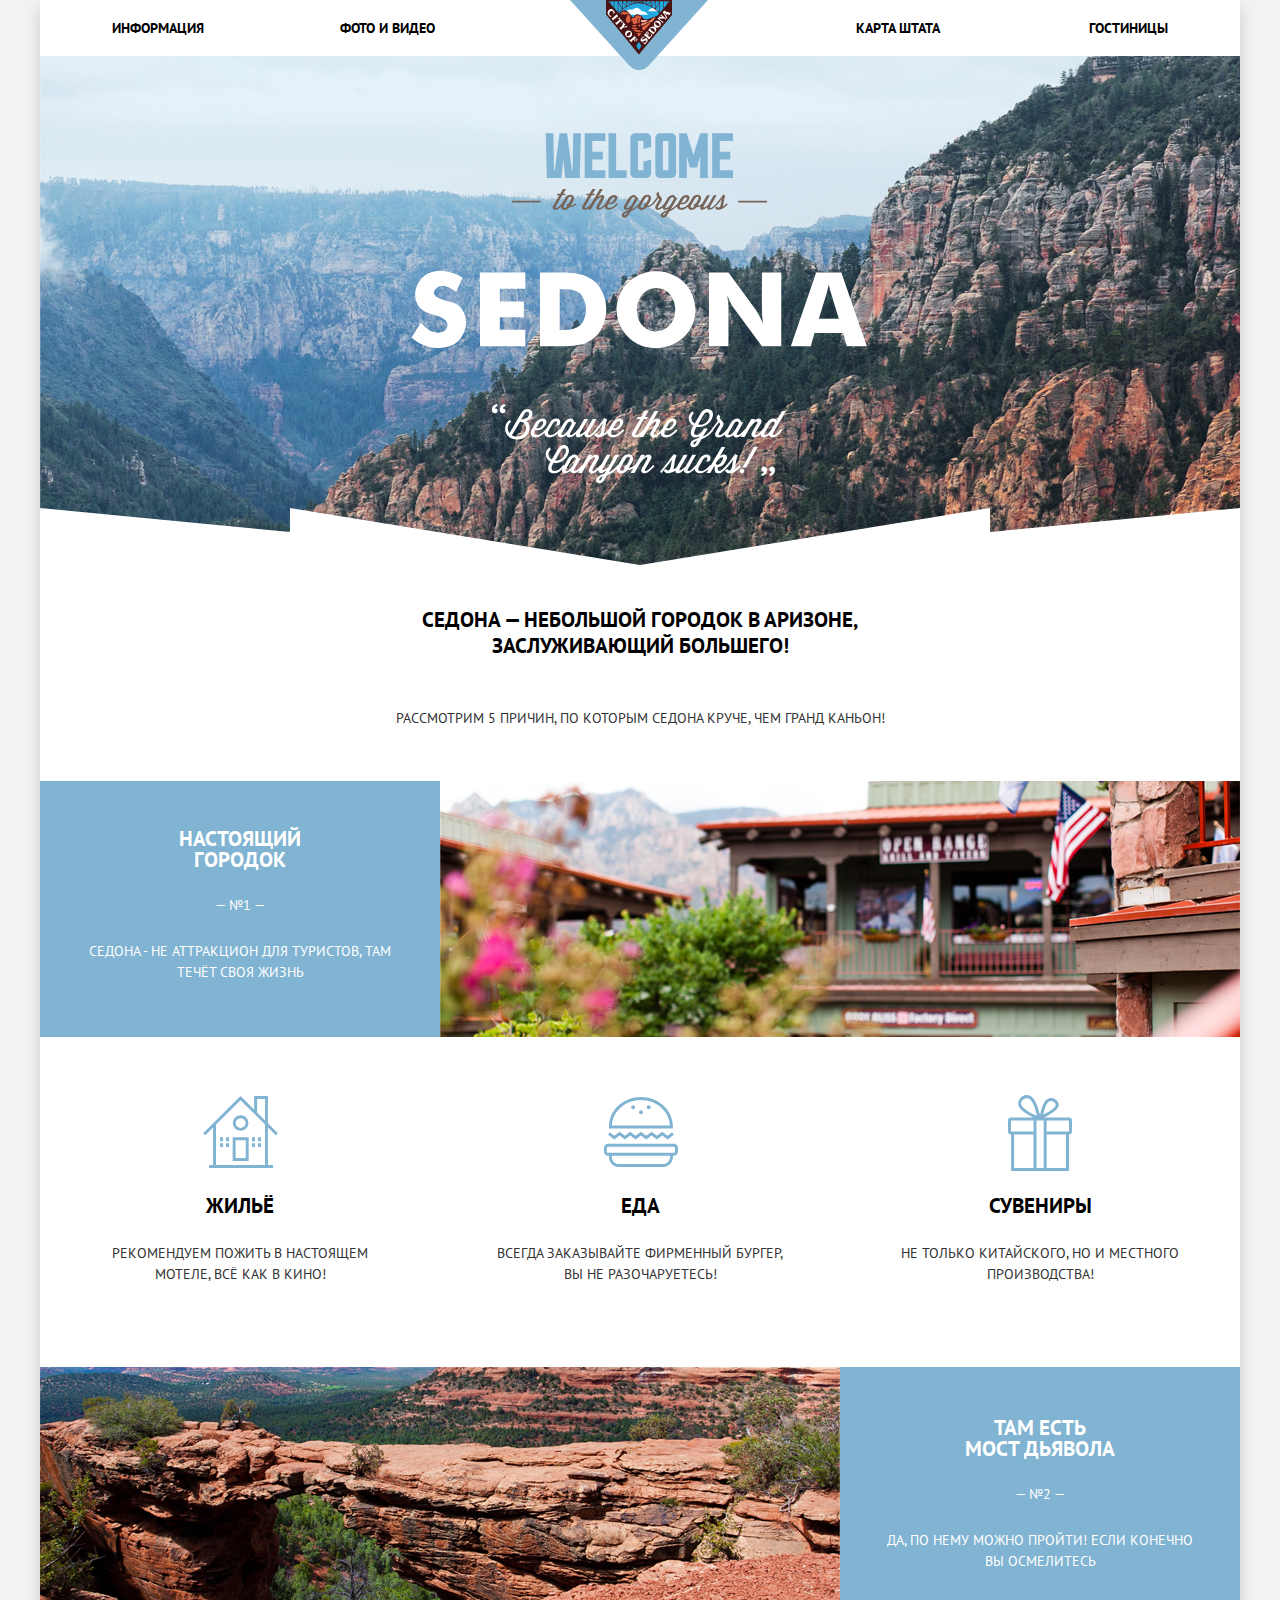
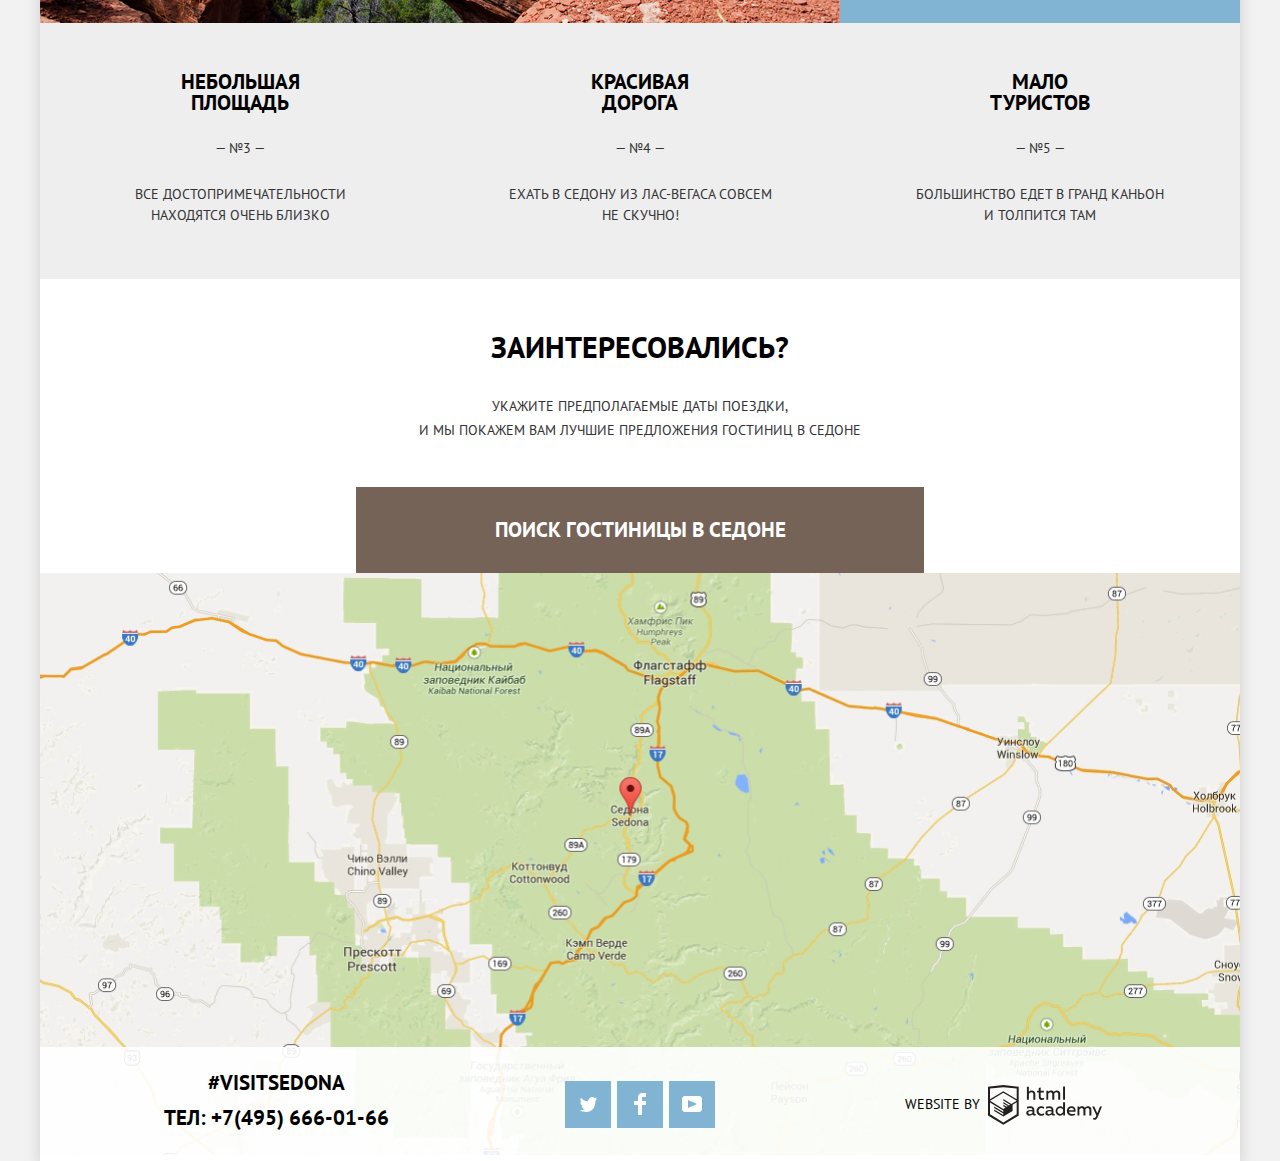
==== commit acd7039a: "Правки после проверки" ====
--- a/index.html
+++ b/index.html
@@ -5,7 +5,7 @@
     <title>HTML Academy: Седона</title>
     <link href="https://fonts.googleapis.com/css2?family=PT+Sans:wght@400;700&display=swap" rel="stylesheet">
     <link href="css/normalize.css" rel="stylesheet">
-    <link href="css/style.css" rel="stylesheet">
+    <link href="css/style-minimal.css" rel="stylesheet">
   </head>
   <body>
     <div class="container">
@@ -86,7 +86,7 @@
           <p>Укажите предполагаемые даты поездки,<br> и мы покажем вам лучшие предложения гостиниц в Седоне</p>
           <a href="hotel-search.html" class="hotel-search-btn">Поиск гостиницы в Седоне</a>
           <img src="img/map.png" width="1200" height="582" alt="Карта города Седона">
-          <iframe src="https://www.google.com/maps/embed?pb=!1m18!1m12!1m3!1d26356.850495639508!2d-111.7994594053478!3d34.87465489675202!2m3!1f0!2f0!3f0!3m2!1i1024!2i768!4f13.1!3m3!1m2!1s0x872da132f942b00d%3A0x5548c523fa6c8efd!2z0KHQtdC00L7QvdCwLCDQkNGA0LjQt9C-0L3QsCA4NjMzNiwg0KHQqNCQ!5e0!3m2!1sru!2sru!4v1603635623370!5m2!1sru!2sru" width="1200" height="582" frameborder="0" style="border:0;" allowfullscreen="" aria-hidden="false" tabindex="0"></iframe>
+          <iframe src="https://www.google.com/maps/embed?pb=!1m18!1m12!1m3!1d26356.850495639508!2d-111.7994594053478!3d34.87465489675202!2m3!1f0!2f0!3f0!3m2!1i1024!2i768!4f13.1!3m3!1m2!1s0x872da132f942b00d%3A0x5548c523fa6c8efd!2z0KHQtdC00L7QvdCwLCDQkNGA0LjQt9C-0L3QsCA4NjMzNiwg0KHQqNCQ!5e0!3m2!1sru!2sru!4v1603635623370!5m2!1sru!2sru" width="1200" height="582" style="border:0;" allowfullscreen="" aria-hidden="false" tabindex="0"></iframe>
           <div class="modal">
             <form action="https://echo.htmlacademy.ru/" method="GET">
               <div class=" modal-wrapper dates">
@@ -189,6 +189,6 @@
         </p>
        </footer>
     </div>
-    <script src="js/popup.js"></script>
+    <script src="js/popup-minimal.js"></script>
   </body>
 </html>
--- a/css/style-minimal.css
+++ b/css/style-minimal.css
@@ -0,0 +1 @@
+:root{--basic-light:#FFFFFF;--basic-for-btn:rgba(255, 255, 255, 0.3);--basic-light-transparent:rgba(255, 255, 255, 0.9);--basic-neutral:#EEEEEE;--basic-dark:#333333;--basic-extra-dark:#000000;--special-neutral:#F2F2F2;--special-neutral-hover:#EBEBEB;--special-for-search:#A9A9A9;--special-for-icon:#CACACA;--special-for-copyright:#BDBBBC;--special-blue:#81B3D2;--special-blue-hover:#669EC0;--special-blue-active:#5496BD;--special-brown:#766357;--special-brown-hover:#604E43;--special-brown-active:#503E33;--special-dark:#666666}html{height:100%}body{margin:0;padding:0;font-family:"PT Sans",Arial,sans-serif;font-size:14px;font-style:normal;font-weight:400;line-height:21px;color:var(--basic-dark);text-transform:uppercase;background-color:var(--special-neutral)}a{text-decoration:none}img{max-width:100%;height:auto}.visually-hidden{position:absolute;width:1px;height:1px;margin:-1px;border:0;padding:0;white-space:nowrap;-webkit-clip-path:inset(100%);clip-path:inset(100%);clip:rect(0 0 0 0);overflow:hidden}.container{position:relative;width:1200px;min-height:100vh;display:-ms-grid;display:grid;-ms-grid-rows:-webkit-min-content 1fr;-ms-grid-rows:min-content 1fr;grid-template-rows:-webkit-min-content 1fr;grid-template-rows:min-content 1fr;margin:0 auto;background-color:var(--basic-light);-webkit-box-shadow:0 7px 15px rgba(0,1,1,.15);box-shadow:0 7px 15px rgba(0,1,1,.15)}.main-nav{position:relative}.main-logo{position:absolute;top:0;left:530px;z-index:2}.main-menu{display:-ms-grid;display:grid;-ms-grid-columns:(1fr)[4];grid-template-columns:repeat(4,1fr);margin:0;padding:15px 0;list-style:none}.menu-item{font-weight:700;font-size:14px;line-height:26px}.menu-item:nth-child(4n-3){padding-left:72px}.menu-item:nth-child(4n){padding-right:72px}.menu-item:nth-child(4n-2),.menu-item:nth-child(4n-3){text-align:left}.menu-item:nth-child(4n),.menu-item:nth-child(4n-1){text-align:right}.menu-item a{color:var(--basic-extra-dark)}.menu-item a:focus,.menu-item a:hover{color:var(--special-blue)}.menu-item a:active{color:var(--basic-extra-dark);opacity:.3}.menu-item a:not([href]){color:var(--special-brown)}.welcome{-webkit-box-sizing:border-box;box-sizing:border-box;background-image:url(../img/shape.png),url(../img/background-photo.jpg);background-repeat:no-repeat,no-repeat;background-position:0 452px,0 0;padding-top:77px;margin-bottom:46px}.welcome img{width:457px;height:351px;padding-left:371px}.welcome-desc{font-weight:700;font-size:21px;line-height:26px;text-align:center;color:var(--basic-extra-dark);margin:0;margin-top:117px;padding:0 365px}.features{margin-bottom:56px}.features-desc{font-size:14px;line-height:26px;text-align:center;margin-bottom:50px;padding:0 30px}.features-main{color:var(--basic-light);text-align:center}.features-wrapper{background-color:var(--special-blue);padding-left:40px;padding-right:40px}.features-main h3{font-weight:700;font-size:21px;margin:0;padding:0}.features-number{margin-top:25px;margin-bottom:25px}.features-content{margin:0;padding:0}.features-main-first{display:-ms-grid;display:grid;-ms-grid-columns:(1fr)[3];grid-template-columns:repeat(3,1fr);-ms-grid-rows:256px;grid-template-rows:256px;margin-bottom:56px}.features-main-first>:nth-child(1){-ms-grid-row:1;-ms-grid-column:1}.features-main-first>:nth-child(2){-ms-grid-row:1;-ms-grid-column:2}.features-main-first>:nth-child(3){-ms-grid-row:1;-ms-grid-column:3}.features-main-first .features-wrapper{-ms-grid-column:1;-ms-grid-column-span:1;grid-column:1/2;-ms-grid-row:1;-ms-grid-row-span:1;grid-row:1/2;padding-top:47px;padding-bottom:54px}.features-main-first .features-img-wrapper{-ms-grid-column:2;-ms-grid-column-span:2;grid-column:2/4;-ms-grid-row:1;-ms-grid-row-span:1;grid-row:1/2}.advantages-list{display:-ms-grid;display:grid;-ms-grid-columns:(1fr)[3];grid-template-columns:repeat(3,1fr);margin:0;padding:0;list-style:none}.advantages-item{text-align:center;display:-webkit-box;display:-ms-flexbox;display:flex;-webkit-box-orient:vertical;-webkit-box-direction:normal;-ms-flex-direction:column;flex-direction:column;-webkit-box-pack:start;-ms-flex-pack:start;justify-content:flex-start;-webkit-box-align:center;-ms-flex-align:center;align-items:center;margin-bottom:68px;padding:0 50px}.advantages-item::before{content:"";width:75px;height:78px;margin-bottom:24px}.item-housing::before{background-image:url(../img/icon-housing.svg);background-repeat:no-repeat;background-position:50% 50%}.item-food::before{background-image:url(../img/icon-food.svg);background-repeat:no-repeat;background-position:50% 50%}.item-souvenirs::before{background-image:url(../img/icon-souvenirs.svg);background-repeat:no-repeat;background-position:50% 50%}.advantages-item h3{font-size:21px;line-height:21px;color:var(--basic-extra-dark);margin:0;padding:0;margin-bottom:13px}.features-main-second{display:-ms-grid;display:grid;-ms-grid-columns:(1fr)[3];grid-template-columns:repeat(3,1fr);-ms-grid-rows:256px;grid-template-rows:256px}.features-main-second>:nth-child(1){-ms-grid-row:1;-ms-grid-column:1}.features-main-second>:nth-child(2){-ms-grid-row:1;-ms-grid-column:2}.features-main-second>:nth-child(3){-ms-grid-row:1;-ms-grid-column:3}.features-main-second .features-wrapper{grid-column:-1/-2;-ms-grid-row:1;-ms-grid-row-span:1;grid-row:1/2;padding-top:50px;padding-bottom:51px}.features-main-second .features-img-wrapper{grid-column:-2/-4;-ms-grid-row:1;-ms-grid-row-span:1;grid-row:1/2}.features-others-list{display:-ms-grid;display:grid;-ms-grid-columns:(1fr)[3];grid-template-columns:repeat(3,1fr);min-height:256px;-webkit-box-sizing:border-box;box-sizing:border-box;margin:0;padding:0;list-style:none;background-color:var(--basic-neutral)}.features-others-item{text-align:center;padding-top:48px;padding-left:60px;padding-right:60px;-webkit-box-sizing:border-box;box-sizing:border-box}.features-others-item h3{font-weight:700;font-size:21px;line-height:21px;color:var(--basic-extra-dark);margin:0;padding:0}.hotel-search{position:relative;text-align:center}.hotel-search h2{font-size:30px;line-height:24px;color:var(--basic-extra-dark);margin:0;padding:0;margin-bottom:35px}.hotel-search p{line-height:24px;margin-bottom:45px}.hotel-search-btn{display:block;width:568px;-webkit-box-sizing:border-box;box-sizing:border-box;font-weight:700;font-size:21px;line-height:26px;text-transform:uppercase;color:var(--basic-light);margin:0 auto;background-color:var(--special-brown);border:none;padding:30px 100px;cursor:pointer}.hotel-search-btn:focus,.hotel-search-btn:hover{background-color:var(--special-brown-hover);border:none}.hotel-search-btn:active{background-color:var(--special-brown-active);color:var(--basic-for-btn);border:none}.hotel-search img{width:1200px;height:582px}.hotel-search iframe{position:absolute;top:237px;left:0}.modal{position:absolute;z-index:2;bottom:192px;left:316px;width:568px;height:395px;padding:55px;-webkit-box-sizing:border-box;box-sizing:border-box;font-weight:700;line-height:26px;-webkit-box-shadow:0 7px 15px rgba(0,1,1,.15);box-shadow:0 7px 15px rgba(0,1,1,.15);background-color:var(--basic-light);-webkit-transition:bottom .4s ease,opacity .8s ease;-o-transition:bottom .4s ease,opacity .8s ease;transition:bottom .4s ease,opacity .8s ease}.modal-close{opacity:0;bottom:675px;-webkit-transition:opacity .4s ease,bottom 1s ease;-o-transition:opacity .4s ease,bottom 1s ease;transition:opacity .4s ease,bottom 1s ease}.modal-wrapper{display:-webkit-box;display:-ms-flexbox;display:flex;-webkit-box-pack:justify;-ms-flex-pack:justify;justify-content:space-between;-webkit-box-align:baseline;-ms-flex-align:baseline;align-items:baseline;margin-bottom:29px}.modal input{font-weight:700;line-height:26px;height:38px;padding:6px 13px;-webkit-box-sizing:border-box;box-sizing:border-box;text-transform:uppercase;background-color:var(--special-neutral);border:none}.modal input::-webkit-input-placeholder{color:var(--basic-extra-dark)}.modal input::-moz-placeholder{color:var(--basic-extra-dark)}.modal input:-ms-input-placeholder{color:var(--basic-extra-dark)}.modal input::-ms-input-placeholder{color:var(--basic-extra-dark)}.modal input::placeholder{color:var(--basic-extra-dark)}.modal input:hover{background-color:var(--special-neutral-hover)}.modal input:focus{background-color:var(--basic-light);border:2px solid #e5e5e5}.modal label{display:block;min-width:92px;-webkit-box-sizing:border-box;box-sizing:border-box;margin-right:20px;text-align:left}.dates{position:relative}.calendar{position:absolute;border:none;width:38px;height:38px;top:0;right:0;background-color:transparent;cursor:pointer}.calendar:focus path,.calendar:hover path,.plus-btn:focus path,.plus-btn:hover path{fill:var(--basic-extra-dark)}.calendar:active path,.plus-btn:active path{fill:var(--special-blue)}.dates input{width:345px}.guests{display:-webkit-box;display:-ms-flexbox;display:flex;-webkit-box-pack:justify;-ms-flex-pack:justify;justify-content:space-between;margin-bottom:54px}.guests-left-column,.guests-right-column{display:-webkit-box;display:-ms-flexbox;display:flex;-webkit-box-pack:justify;-ms-flex-pack:justify;justify-content:space-between;-webkit-box-align:baseline;-ms-flex-align:baseline;align-items:baseline}.guests-left-column{margin-right:3px}.guests-right-column label{text-align:right;padding-right:8px}.guests-count{display:-webkit-box;display:-ms-flexbox;display:flex}.guests input{width:40px;text-align:center}.guests button{border:none;width:38px;height:38px;text-align:center;background-color:var(--special-neutral);cursor:pointer}.minus-btn{top:0;left:0;padding:0;padding-bottom:5px}.minus-btn:focus rect,.minus-btn:hover rect{fill:var(--basic-extra-dark)}.minus-btn:active rect{fill:var(--special-blue)}.plus-btn{top:0;right:0}.modal button[type=submit]{width:100%;-webkit-box-sizing:border-box;box-sizing:border-box;font-size:21px;font-weight:700;line-height:26px;text-transform:uppercase;color:var(--basic-light);padding:16px 180px;background-color:var(--special-blue);border:none;cursor:pointer}.modal button[type=submit]:focus,.modal button[type=submit]:hover{background-color:var(--special-blue-hover)}.modal button[type=submit]:active{color:var(--basic-for-btn);background-color:var(--special-blue-active)}.main-footer{position:absolute;bottom:0;width:1200px;min-height:114px;display:-ms-grid;display:grid;-ms-grid-columns:(1fr)[3];grid-template-columns:repeat(3,1fr);background-color:var(--basic-light-transparent)}.footer-contacts{font-weight:700;font-size:21px;line-height:26px;text-align:center;color:var(--basic-extra-dark);padding-top:23px;padding-left:72px}.footer-contacts p{margin:0;padding:0}.footer-contacts p:first-child{margin-bottom:9px}.footer-contacts a{color:var(--basic-extra-dark)}.social-list{margin:0;padding:0;list-style:none;text-align:center;display:-webkit-box;display:-ms-flexbox;display:flex;-webkit-box-pack:center;-ms-flex-pack:center;justify-content:center;-webkit-box-align:center;-ms-flex-align:center;align-items:center}.social-item:not(:nth-child(3)){margin-right:6px}.social-item a{display:block;display:-webkit-box;display:-ms-flexbox;display:flex;-webkit-box-align:center;-ms-flex-align:center;align-items:center;-webkit-box-pack:center;-ms-flex-pack:center;justify-content:center;width:46px;height:47px;background-color:var(--special-blue)}.social-item a:focus,.social-item a:hover{background-color:var(--special-blue-hover)}.social-item a:active{background-color:var(--special-blue-active)}.social-item a:active svg{opacity:.3}.footer-copyright{font-size:14px;line-height:26px;text-align:center;color:var(--basic-extra-dark);margin:0;padding:0;padding-right:72px;display:-webkit-box;display:-ms-flexbox;display:flex;-webkit-box-pack:center;-ms-flex-pack:center;justify-content:center;-webkit-box-align:center;-ms-flex-align:center;align-items:center}.copyright-link{padding-left:8px}.copyright-link svg{vertical-align:middle}.copyright-link:focus path,.copyright-link:hover path{fill:var(--special-blue)}.copyright-link:active path{fill:var(--special-for-copyright)}.filter-search{-webkit-box-sizing:border-box;box-sizing:border-box;padding-left:72px;padding-right:72px;padding-top:27px;padding-bottom:31px;color:var(--basic-light);background-color:var(--special-blue);background-image:url(../img/background-filter.jpg)}.filter-search form{display:-ms-grid;display:grid;-ms-grid-columns:-webkit-max-content 1fr 317px;-ms-grid-columns:max-content 1fr 317px;grid-template-columns:-webkit-max-content 1fr 317px;grid-template-columns:max-content 1fr 317px}.filter-fieldset{border:none;margin:0;padding:0;text-align:left}.filter-fieldset:first-of-type{margin-right:120px}.filter-fieldset legend{font-size:16px;font-weight:700;margin-bottom:24px}.filter-fieldset ul{margin:0;padding:0;list-style:none}.filter-checkbox{position:relative}.filter-checkbox:not(:last-child){margin-bottom:25px}.filter-checkbox label{padding-left:40px;position:relative}.filter-checkbox label::before{content:"";position:absolute;top:0;left:0;width:23px;height:23px;background-image:url(../img/checkbox-off.svg)}input[type=checkbox]:checked+label::before{background-image:url(../img/checkbox-on.svg)}input[type=checkbox]:disabled+label::before{background-image:url(../img/checkbox-off-disabled.svg)}input[type=checkbox]:checked:disabled+label::before{background-image:url(../img/checkbox-on-disabled.svg)}input[type=checkbox]:focus-visible+.filter-checkbox::before{outline:2px solid #000}.range-filter p{font-size:16px;font-weight:700;margin:0;padding:0;margin-bottom:10px}.price-controls{position:relative;width:315px;-webkit-box-sizing:border-box;box-sizing:border-box;border:2px solid #fff;border-radius:2px;padding-left:62px;padding-top:5px;padding-bottom:6px;margin-bottom:20px}.price-controls::before{position:absolute;content:"";width:2px;height:22px;background-color:var(--basic-light);top:7px;left:158px}.price-controls input{border:none;background-color:transparent;font-size:inherit;line-height:inherit;color:inherit;width:60px}.price-controls input:first-of-type{margin-right:60px}.price-controls input::-webkit-input-placeholder{color:var(--basic-light)}.price-controls input::-moz-placeholder{color:var(--basic-light)}.price-controls input:-ms-input-placeholder{color:var(--basic-light)}.price-controls input::-ms-input-placeholder{color:var(--basic-light)}.price-controls input::placeholder{color:var(--basic-light)}.range-controls{position:relative;margin-bottom:33px}.scale{height:2px;background-color:var(--basic-for-btn)}.bar{width:80%;height:2px;background-color:var(--basic-light)}.toggle{position:absolute;width:19px;height:21px;background-image:url(../img/filter-button.svg);cursor:pointer}.toggle:focus,.toggle:hover{-webkit-transform:scale(1.2);-ms-transform:scale(1.2);transform:scale(1.2)}.toggle-min{top:-10px;left:0}.toggle-max{top:-10px;left:250px}.range-filter button{margin-left:85px;padding:7px 34px 8px 33px;font-size:inherit;text-transform:uppercase;color:inherit;background-color:transparent;border:2px solid #fff;border-radius:2px;cursor:pointer}.range-filter button:focus,.range-filter button:hover{color:var(--basic-extra-dark);background-color:var(--basic-light)}.filter-results{font-size:12px;line-height:18px;color:var(--basic-extra-dark);display:-ms-grid;display:grid;-ms-grid-columns:-webkit-max-content 29px -webkit-max-content 29px 1fr 29px -webkit-max-content;-ms-grid-columns:max-content 29px max-content 29px 1fr 29px max-content;grid-template-columns:repeat(2,-webkit-max-content) 1fr -webkit-max-content;grid-template-columns:repeat(2,max-content) 1fr max-content;-webkit-column-gap:29px;-moz-column-gap:29px;column-gap:29px;padding:30px 72px;border-bottom:1px solid #e5e5e5}.filter-results h3{font-weight:700;font-size:21px;line-height:26px;min-width:135px;margin:0;padding:0;-ms-grid-column:1;-ms-grid-column-span:1;grid-column:1/2;-ms-grid-row-align:center;align-self:center}.filter-results p{margin:0;padding:0;-ms-grid-column:2;-ms-grid-column-span:1;grid-column:2/3;-ms-grid-row-align:center;align-self:center;margin-right:12px}.criterion-list{list-style:none;margin:0;padding:0;-ms-grid-column:3;-ms-grid-column-span:1;grid-column:3/4;display:-webkit-box;display:-ms-flexbox;display:flex;-webkit-box-pack:start;-ms-flex-pack:start;justify-content:flex-start;-webkit-box-align:center;-ms-flex-align:center;align-items:center}.criterion-item:not(:nth-child(3n)){margin-right:32px}.criterion-item a{color:var(--basic-extra-dark);opacity:.3;text-decoration:none;border-bottom:1px dashed #81b3d2}.criterion-item a:focus,.criterion-item a:hover{color:var(--special-blue);opacity:1}.criterion-item a:active{color:var(--basic-extra-dark);opacity:1;border:none}.criterion-item a:not([href]){color:var(--special-blue);opacity:1;border:none}.sort-list{list-style:none;margin:0;padding:0;padding-top:8px;-ms-grid-column:4;-ms-grid-column-span:1;grid-column:4/5;display:-webkit-box;display:-ms-flexbox;display:flex;-webkit-box-pack:end;-ms-flex-pack:end;justify-content:flex-end;-webkit-box-align:center;-ms-flex-align:center;align-items:center}.sort-link path{fill:var(--special-for-icon)}.sort-link:focus path,.sort-link:hover path{fill:var(--basic-extra-dark)}.sort-link:active path,.sort-link:not([href]) path{fill:var(--special-blue)}.sort-ascending{margin-right:12px}.hotels-list{list-style:none;margin:0;margin-bottom:116px;padding:0;display:-ms-grid;display:grid;-ms-grid-rows:(1fr)[3];grid-template-rows:repeat(3,1fr)}.hotels-item{padding-left:73px;padding-right:73px;display:-webkit-box;display:-ms-flexbox;display:flex;-webkit-box-pack:justify;-ms-flex-pack:justify;justify-content:space-between;border-bottom:1px solid #e5e5e5}.hotels-photo{width:135px;height:90px;padding-top:30px;margin-right:29px}.major-info{position:relative;display:-ms-grid;display:grid;-ms-grid-columns:(1fr)[2];grid-template-columns:repeat(2,1fr);-ms-grid-rows:(-webkit-min-content)[3];-ms-grid-rows:(min-content)[3];grid-template-rows:repeat(3,-webkit-min-content);grid-template-rows:repeat(3,min-content);width:-webkit-min-content;width:-moz-min-content;width:min-content;min-height:90px;margin-right:auto;padding-top:23px}.major-info>:nth-child(1){-ms-grid-row:1;-ms-grid-column:1}.major-info>:nth-child(2){-ms-grid-row:1;-ms-grid-column:2}.major-info>:nth-child(3){-ms-grid-row:2;-ms-grid-column:1}.major-info>:nth-child(4){-ms-grid-row:2;-ms-grid-column:2}.major-info>:nth-child(5){-ms-grid-row:3;-ms-grid-column:1}.major-info>:nth-child(6){-ms-grid-row:3;-ms-grid-column:2}.hotel-title{font-size:21px;line-height:26px;-ms-grid-column:1;-ms-grid-column-span:2;grid-column:1/3;-ms-grid-row:1;-ms-grid-row-span:1;grid-row:1/2;margin:0;padding:0;margin-bottom:7px}.hotel-title a{color:var(--basic-extra-dark)}.hotel-title a:focus,.hotel-title a:hover{color:var(--special-blue)}.hotel-title a:active{color:var(--basic-extra-dark);opacity:.3}.major-info p{margin:0;margin-bottom:17px;padding:0}.btn{font-weight:700;color:var(--basic-light);width:-webkit-min-content;width:-moz-min-content;width:min-content;height:-webkit-min-content;height:-moz-min-content;height:min-content;padding:3px 17px;margin:0;margin-bottom:30px}.info-btn{background-color:var(--special-blue);margin-right:5px}.info-btn:focus,.info-btn:hover{background-color:var(--special-blue-hover)}.info-btn:active{color:var(--basic-for-btn);background-color:var(--special-blue-active)}.booking-btn{background-color:var(--special-brown)}.booking-btn:focus,.booking-btn:hover{background-color:var(--special-brown-hover)}.booking-btn:active{color:var(--basic-for-btn);background-color:var(--special-brown-active)}.minor-info{display:-webkit-box;display:-ms-flexbox;display:flex;-webkit-box-orient:vertical;-webkit-box-direction:normal;-ms-flex-direction:column;flex-direction:column;-webkit-box-pack:justify;-ms-flex-pack:justify;justify-content:space-between;-webkit-box-align:end;-ms-flex-align:end;align-items:flex-end;padding-top:29px;padding-bottom:30px}.minor-info img{width:18px;height:17px}.hotel-rating{color:var(--special-dark);background-color:var(--special-neutral);margin:0;padding-top:3px;padding-right:12px;padding-bottom:3px;padding-left:15px}
